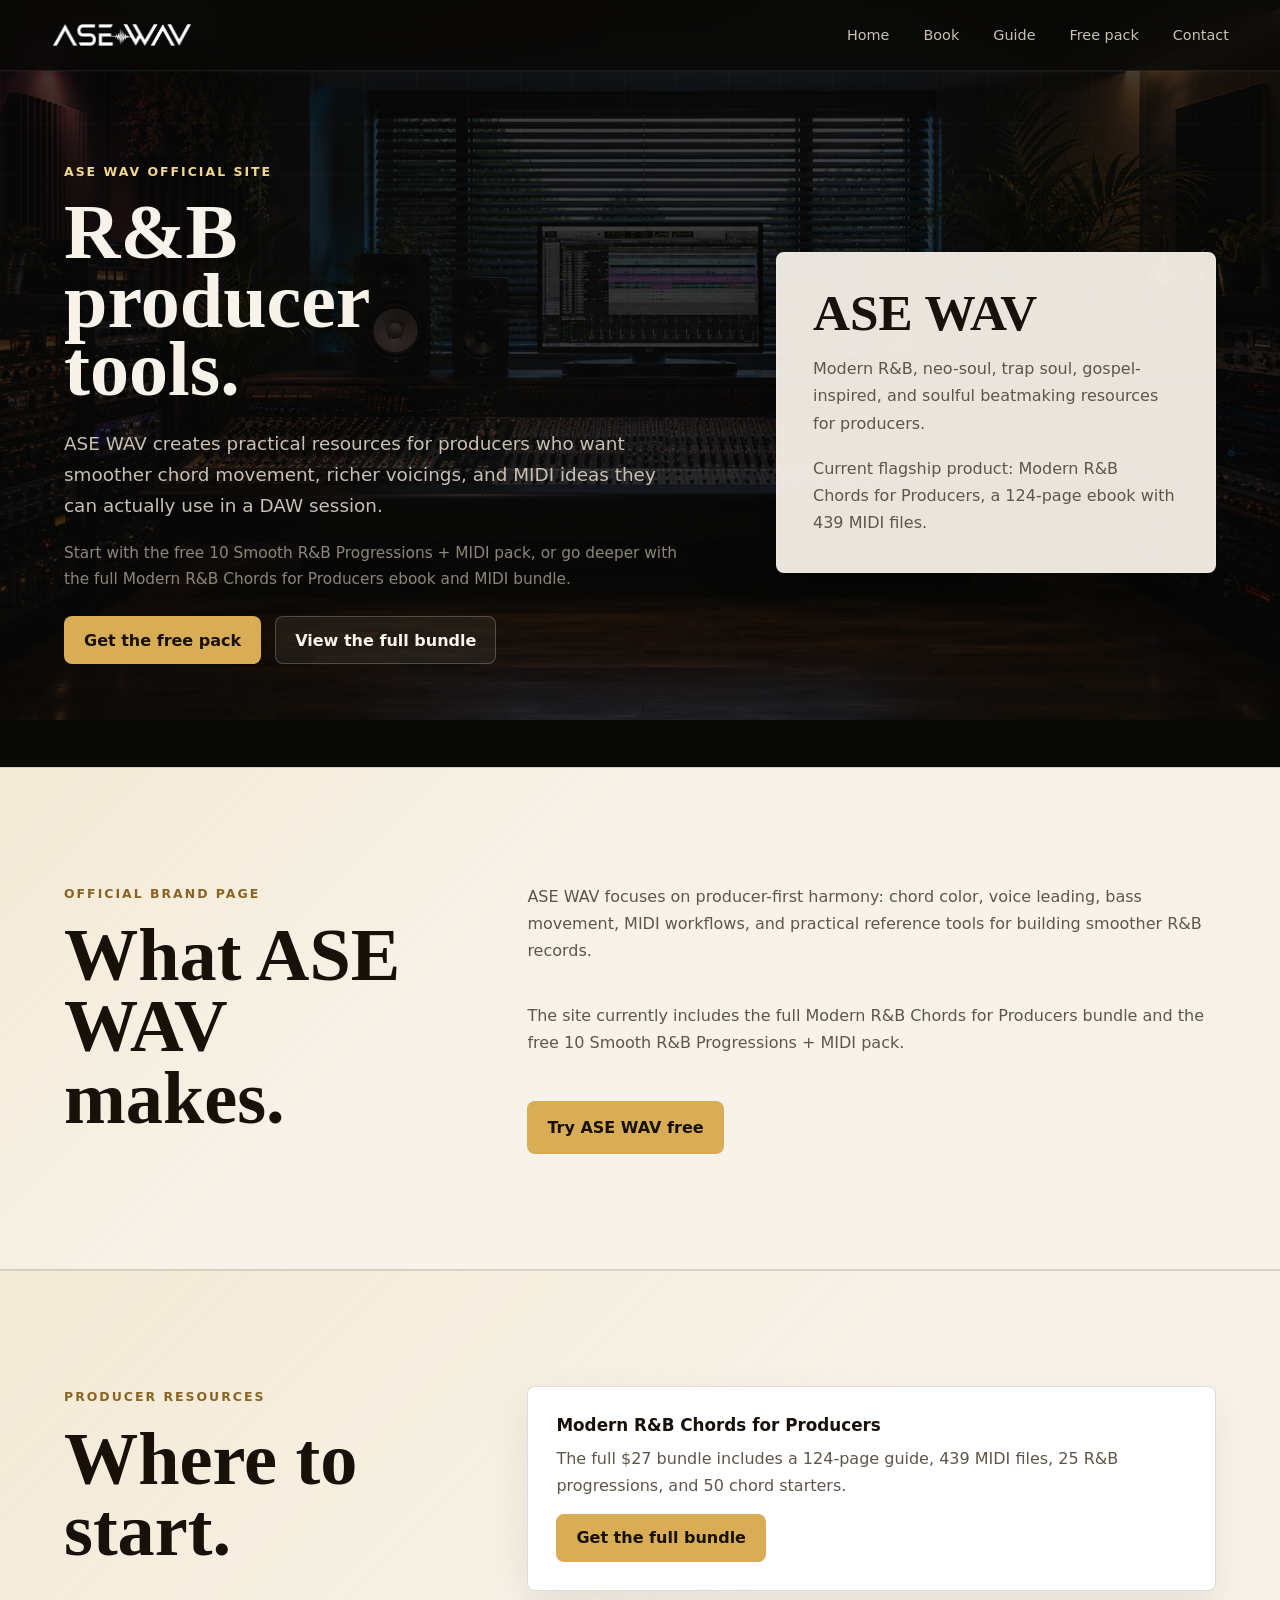
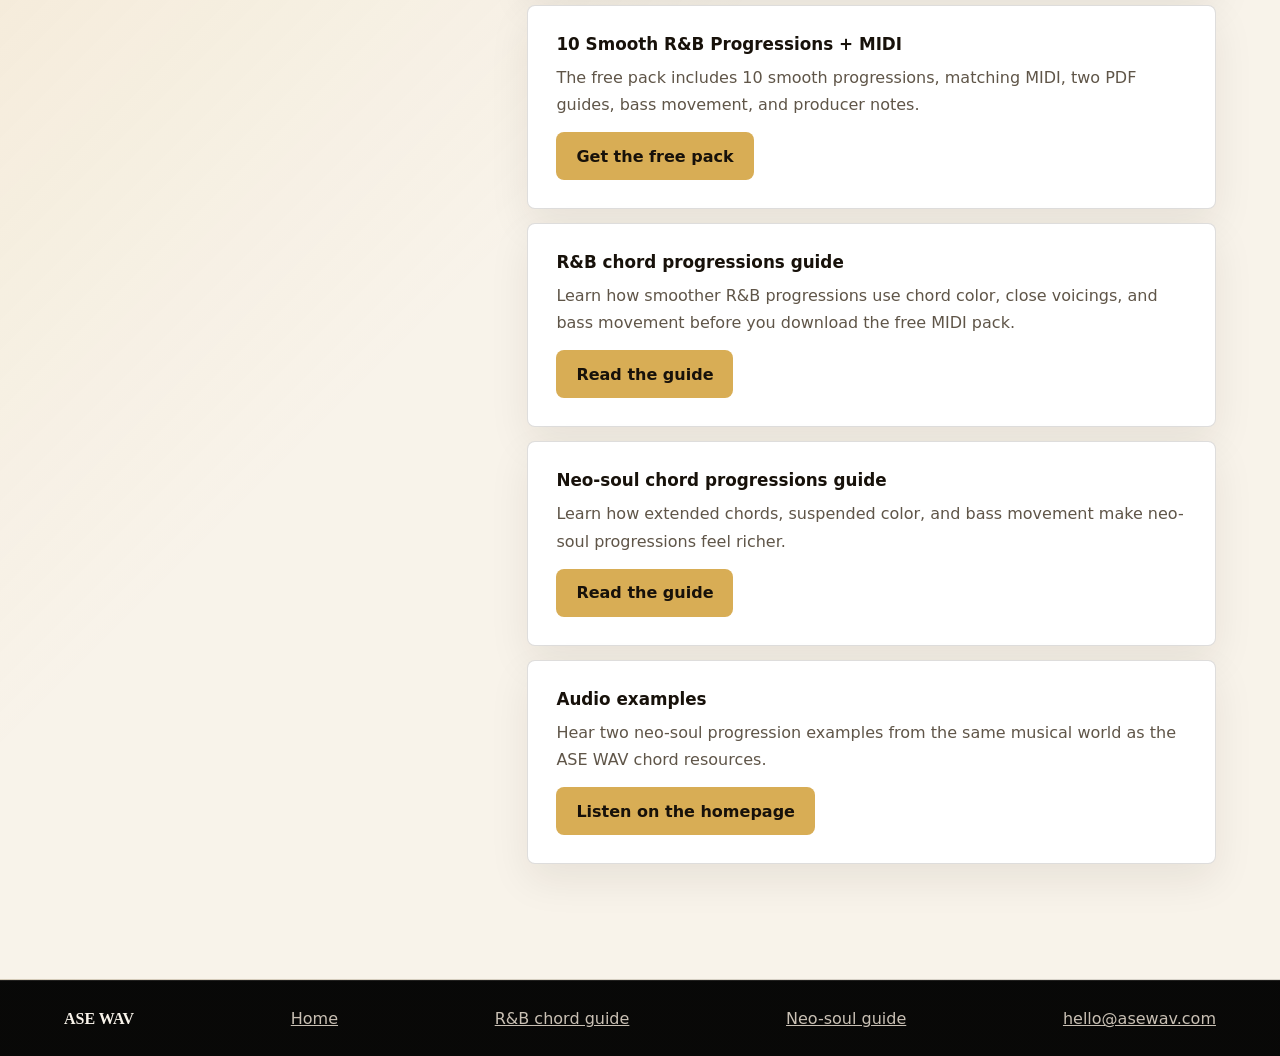
==== about/index.html @ b431a468 "Add neo-soul guide to resources" ====
<!doctype html>
<html lang="en">
  <head>
    <meta charset="utf-8">
    <meta name="viewport" content="width=device-width, initial-scale=1">
    <title>About ASE WAV | R&amp;B Producer Resources, MIDI Packs &amp; Chord Guides</title>
    <meta
      name="description"
      content="ASE WAV is the official home for Modern R&B Chords for Producers, the free 10 Smooth R&B Progressions + MIDI pack, and practical R&B harmony resources for producers."
    >
    <meta name="robots" content="index, follow">
    <link rel="canonical" href="https://asewav.com/about/">
    <meta property="og:title" content="About ASE WAV | R&B Producer Resources">
    <meta
      property="og:description"
      content="The official ASE WAV site for Modern R&B Chords for Producers, free MIDI resources, and practical R&B harmony tools for producers."
    >
    <meta property="og:type" content="website">
    <meta property="og:url" content="https://asewav.com/about/">
    <meta property="og:image" content="https://asewav.com/assets/book-cover.jpg">
    <meta property="og:image:width" content="768">
    <meta property="og:image:height" content="1200">
    <meta property="og:image:alt" content="Modern R&B Chords for Producers book cover from ASE WAV">
    <meta name="twitter:card" content="summary_large_image">
    <meta name="twitter:title" content="About ASE WAV | R&B Producer Resources">
    <meta
      name="twitter:description"
      content="The official ASE WAV site for Modern R&B Chords for Producers, free MIDI resources, and practical R&B harmony tools for producers."
    >
    <meta name="twitter:image" content="https://asewav.com/assets/book-cover.jpg">
    <link rel="stylesheet" href="../styles.css?v=20260810-1">
    <script type="application/ld+json">
      {
        "@context": "https://schema.org",
        "@graph": [
          {
            "@type": "Organization",
            "@id": "https://asewav.com/#organization",
            "name": "ASE WAV",
            "alternateName": [
              "AseWav",
              "Ase Wav"
            ],
            "url": "https://asewav.com/",
            "description": "ASE WAV creates practical R&B harmony resources, MIDI packs, and chord guides for producers.",
            "logo": "https://asewav.com/assets/asewav-logo.png",
            "email": "hello@asewav.com"
          },
          {
            "@type": "WebSite",
            "@id": "https://asewav.com/#website",
            "url": "https://asewav.com/",
            "name": "ASE WAV",
            "alternateName": "AseWav",
            "description": "The official ASE WAV website for R&B producer resources, MIDI packs, and chord guides.",
            "inLanguage": "en",
            "publisher": {
              "@id": "https://asewav.com/#organization"
            }
          },
          {
            "@type": "AboutPage",
            "@id": "https://asewav.com/about/#webpage",
            "url": "https://asewav.com/about/",
            "name": "About ASE WAV",
            "description": "ASE WAV is the official home for Modern R&B Chords for Producers, the free 10 Smooth R&B Progressions + MIDI pack, and practical R&B harmony resources for producers.",
            "dateModified": "2026-08-10",
            "isPartOf": {
              "@id": "https://asewav.com/#website"
            },
            "mainEntity": {
              "@id": "https://asewav.com/#organization"
            }
          },
          {
            "@type": "BreadcrumbList",
            "@id": "https://asewav.com/about/#breadcrumbs",
            "itemListElement": [
              {
                "@type": "ListItem",
                "position": 1,
                "name": "ASE WAV",
                "item": "https://asewav.com/"
              },
              {
                "@type": "ListItem",
                "position": 2,
                "name": "About",
                "item": "https://asewav.com/about/"
              }
            ]
          }
        ]
      }
    </script>
  </head>
  <body>
    <header class="site-header" aria-label="Site header">
      <a class="brand-mark" href="/" aria-label="ASE WAV home">
        <img src="../assets/asewav-logo.png" alt="ASE WAV">
      </a>
      <nav class="site-nav" aria-label="Main navigation">
        <a href="/">Home</a>
        <a href="/#book">Book</a>
        <a href="/rnb-chord-progressions/">Guide</a>
        <a href="/free/">Free pack</a>
        <a href="mailto:hello@asewav.com">Contact</a>
      </nav>
    </header>

    <main id="top">
      <section class="hero about-hero" aria-labelledby="about-title">
        <div class="hero-copy">
          <p class="eyebrow">ASE WAV official site</p>
          <h1 id="about-title">R&amp;B producer<br>tools.</h1>
          <p class="hero-lede">
            ASE WAV creates practical resources for producers who want smoother chord movement, richer voicings, and MIDI ideas they can actually use in a DAW session.
          </p>
          <p class="hero-note">
            Start with the free 10 Smooth R&amp;B Progressions + MIDI pack, or go deeper with the full Modern R&amp;B Chords for Producers ebook and MIDI bundle.
          </p>
          <div class="hero-actions" aria-label="Primary actions">
            <a class="button button-primary" href="/free/">Get the free pack</a>
            <a class="button button-secondary" href="/">View the full bundle</a>
          </div>
        </div>

        <div class="about-panel" aria-label="ASE WAV summary">
          <strong>ASE WAV</strong>
          <p>Modern R&amp;B, neo-soul, trap soul, gospel-inspired, and soulful beatmaking resources for producers.</p>
          <p>Current flagship product: Modern R&amp;B Chords for Producers, a 124-page ebook with 439 MIDI files.</p>
        </div>
      </section>

      <section class="section brand-section" aria-labelledby="official-title">
        <div>
          <p class="eyebrow">Official brand page</p>
          <h2 id="official-title">What ASE WAV makes.</h2>
        </div>
        <div class="brand-copy">
          <p>
            ASE WAV focuses on producer-first harmony: chord color, voice leading, bass movement, MIDI workflows, and practical reference tools for building smoother R&amp;B records.
          </p>
          <p>
            The site currently includes the full Modern R&amp;B Chords for Producers bundle and the free 10 Smooth R&amp;B Progressions + MIDI pack.
          </p>
          <a class="button button-primary" href="/free/">Try ASE WAV free</a>
        </div>
      </section>

      <section class="section resource-section" aria-labelledby="resources-title">
        <div>
          <p class="eyebrow">Producer resources</p>
          <h2 id="resources-title">Where to start.</h2>
        </div>
        <div class="resource-grid">
          <article class="resource-card">
            <h3>Modern R&amp;B Chords for Producers</h3>
            <p>The full $27 bundle includes a 124-page guide, 439 MIDI files, 25 R&amp;B progressions, and 50 chord starters.</p>
            <a class="button button-primary" href="https://shop.asewav.com/b/modern-rnb-chords-for-producers">Get the full bundle</a>
          </article>
          <article class="resource-card">
            <h3>10 Smooth R&amp;B Progressions + MIDI</h3>
            <p>The free pack includes 10 smooth progressions, matching MIDI, two PDF guides, bass movement, and producer notes.</p>
            <a class="button button-primary" href="/free/">Get the free pack</a>
          </article>
          <article class="resource-card">
            <h3>R&amp;B chord progressions guide</h3>
            <p>Learn how smoother R&amp;B progressions use chord color, close voicings, and bass movement before you download the free MIDI pack.</p>
            <a class="button button-primary" href="/rnb-chord-progressions/">Read the guide</a>
          </article>
          <article class="resource-card">
            <h3>Neo-soul chord progressions guide</h3>
            <p>Learn how extended chords, suspended color, and bass movement make neo-soul progressions feel richer.</p>
            <a class="button button-primary" href="/neo-soul-chord-progressions/">Read the guide</a>
          </article>
          <article class="resource-card">
            <h3>Audio examples</h3>
            <p>Hear two neo-soul progression examples from the same musical world as the ASE WAV chord resources.</p>
            <a class="button button-primary" href="/#listen">Listen on the homepage</a>
          </article>
        </div>
      </section>
    </main>

    <footer class="site-footer">
      <span>ASE WAV</span>
      <a href="/">Home</a>
      <a href="/rnb-chord-progressions/">R&amp;B chord guide</a>
      <a href="/neo-soul-chord-progressions/">Neo-soul guide</a>
      <a href="mailto:hello@asewav.com">hello@asewav.com</a>
    </footer>
  </body>
</html>
---- styles.css ----
:root {
  color-scheme: dark;
  --ink: #f8f3ea;
  --muted: #c9c0b4;
  --dim: #8e8579;
  --charcoal: #11110f;
  --black: #080807;
  --panel: #191815;
  --line: #363128;
  --gold: #d8ad55;
  --gold-soft: #f1d891;
  --clay: #a65d3c;
  --sage: #7d9477;
  --paper: #f8f3ea;
  --paper-soft: #efe4d2;
  --paper-ink: #17110a;
  --paper-muted: #5f5548;
  --paper-line: rgba(23, 17, 10, 0.14);
  --radius: 8px;
  --shadow: 0 24px 70px rgba(0, 0, 0, 0.36);
  font-family: Inter, ui-sans-serif, system-ui, -apple-system, BlinkMacSystemFont, "Segoe UI", sans-serif;
}

* {
  box-sizing: border-box;
}

html {
  scroll-behavior: smooth;
}

section[id] {
  scroll-margin-top: 70px;
}

body {
  margin: 0;
  background:
    linear-gradient(rgba(8, 8, 7, 0.76), rgba(8, 8, 7, 0.95)),
    url("assets/studio-bg.jpg") center top / 100% auto no-repeat,
    radial-gradient(circle at 20% 0%, rgba(216, 173, 85, 0.14), transparent 34rem),
    linear-gradient(180deg, #12110f 0%, #080807 44%, #11100e 100%);
  color: var(--ink);
}

a {
  color: inherit;
}

.site-header {
  align-items: center;
  backdrop-filter: blur(18px);
  background: rgba(8, 8, 7, 0.78);
  border-bottom: 1px solid rgba(248, 243, 234, 0.08);
  display: flex;
  justify-content: space-between;
  left: 0;
  padding: 18px clamp(18px, 4vw, 52px);
  position: sticky;
  top: 0;
  z-index: 10;
}

.brand-mark {
  align-items: center;
  display: flex;
  min-width: 142px;
  text-decoration: none;
}

.brand-mark img {
  display: block;
  height: 34px;
  object-fit: contain;
  object-position: left center;
  width: 142px;
}

.site-nav {
  display: flex;
  gap: clamp(14px, 3vw, 34px);
  font-size: 0.9rem;
}

.site-nav a {
  color: var(--muted);
  text-decoration: none;
}

.site-nav a:hover {
  color: var(--ink);
}

.site-nav .nav-current {
  color: var(--ink);
}

.hero {
  align-items: center;
  display: grid;
  gap: clamp(36px, 8vw, 96px);
  grid-template-columns: minmax(0, 1.05fr) minmax(290px, 0.75fr);
  min-height: calc(100vh - 69px);
  padding: clamp(48px, 7vw, 90px) clamp(18px, 5vw, 72px) 36px;
  position: relative;
}

.hero::after {
  background-image:
    linear-gradient(rgba(248, 243, 234, 0.08) 1px, transparent 1px),
    linear-gradient(90deg, rgba(248, 243, 234, 0.06) 1px, transparent 1px);
  background-size: 52px 52px;
  content: "";
  inset: 0;
  mask-image: linear-gradient(180deg, rgba(0, 0, 0, 0.7), transparent 78%);
  opacity: 0.45;
  pointer-events: none;
  position: absolute;
}

.hero-copy,
.book-visual,
.section {
  min-width: 0;
  position: relative;
  z-index: 1;
}

.eyebrow {
  color: var(--gold-soft);
  font-size: 0.78rem;
  font-weight: 800;
  letter-spacing: 0.16em;
  margin: 0 0 16px;
  text-transform: uppercase;
}

h1,
h2,
h3,
p {
  margin-top: 0;
}

h1 {
  font-family: Georgia, "Times New Roman", serif;
  font-size: clamp(3.2rem, 6.1vw, 5.65rem);
  font-weight: 800;
  letter-spacing: 0;
  line-height: 0.88;
  margin-bottom: 24px;
  max-width: 12ch;
}

h1 span {
  color: var(--gold-soft);
  font-style: italic;
  font-weight: 500;
}

h2 {
  font-family: Georgia, "Times New Roman", serif;
  font-size: clamp(2.2rem, 5.8vw, 5.7rem);
  line-height: 0.96;
  margin-bottom: 20px;
  max-width: 11ch;
}

h3 {
  font-size: 1.05rem;
  margin-bottom: 10px;
}

p {
  color: var(--muted);
  font-size: 1rem;
  line-height: 1.7;
}

.hero-lede {
  font-size: clamp(1.02rem, 1.6vw, 1.15rem);
  max-width: 620px;
}

.hero-note {
  color: var(--dim);
  font-size: 0.96rem;
  margin-bottom: 0;
  max-width: 620px;
}

.hero-actions {
  display: flex;
  flex-wrap: wrap;
  gap: 14px;
  margin-top: 24px;
}

.button {
  align-items: center;
  border: 1px solid transparent;
  border-radius: var(--radius);
  cursor: pointer;
  display: inline-flex;
  font-weight: 800;
  justify-content: center;
  min-height: 48px;
  padding: 13px 19px;
  text-decoration: none;
  transition: transform 160ms ease, border-color 160ms ease, background 160ms ease;
}

.button:hover {
  transform: translateY(-2px);
}

.button-primary {
  background: var(--gold);
  color: #17110a;
}

.button-secondary {
  background: rgba(248, 243, 234, 0.06);
  border-color: rgba(248, 243, 234, 0.22);
  color: var(--ink);
}

.book-visual {
  min-height: 460px;
}

.hero-product-image {
  border-radius: var(--radius);
  filter: drop-shadow(0 34px 38px rgba(0, 0, 0, 0.52));
  display: block;
  margin-inline: auto;
  max-height: min(70vh, 680px);
  max-width: min(680px, 100%);
  object-fit: contain;
  width: auto;
}

.book-card {
  background: rgba(248, 243, 234, 0.94);
  border-radius: var(--radius);
  box-shadow: 0 18px 46px rgba(0, 0, 0, 0.28);
  color: #17110a;
  display: grid;
  gap: 7px;
  max-width: 235px;
  padding: 18px;
  position: absolute;
  right: 4%;
  top: 70%;
}

.book-card span {
  color: #584d3f;
}

.section {
  padding: clamp(62px, 9vw, 118px) clamp(18px, 5vw, 72px);
}

.split-section,
.product-preview,
.sample-section,
.updates-section {
  display: grid;
  gap: clamp(28px, 5vw, 64px);
  grid-template-columns: minmax(0, 0.82fr) minmax(300px, 1fr);
}

.product-preview {
  align-items: center;
  background:
    linear-gradient(135deg, rgba(216, 173, 85, 0.12), transparent 34%),
    var(--paper);
  border-block: 1px solid var(--paper-line);
  color: var(--paper-ink);
  grid-template-columns: minmax(260px, 0.52fr) minmax(600px, 1.48fr);
}

.split-section {
  background:
    linear-gradient(180deg, rgba(255, 250, 241, 0.78), rgba(248, 243, 234, 0.95)),
    var(--paper);
  border-block: 1px solid var(--paper-line);
  color: var(--paper-ink);
}

.product-preview .eyebrow,
.split-section .eyebrow,
.sample-section .eyebrow,
.buy-section .eyebrow {
  color: #8a6424;
}

.product-preview p,
.split-section p,
.sample-section p,
.buy-section p,
.product-preview .sample-page-grid figcaption {
  color: var(--paper-muted);
}

.split-section .feature-grid article h3 {
  color: var(--paper-ink);
}

.preview-intro {
  align-self: start;
  position: sticky;
  top: 112px;
}

.sample-page-grid {
  display: grid;
  gap: clamp(12px, 1.8vw, 24px);
  grid-template-columns: repeat(2, minmax(0, 1fr));
}

.sample-page-grid figure {
  margin: 0;
  min-width: 0;
}

.sample-page-grid img {
  aspect-ratio: 16 / 25;
  background: #ffffff;
  border: 1px solid var(--paper-line);
  border-radius: var(--radius);
  box-shadow: 0 18px 42px rgba(38, 27, 15, 0.14);
  display: block;
  object-fit: cover;
  width: 100%;
}

.sample-page-grid figcaption {
  color: var(--muted);
  font-size: 0.78rem;
  font-weight: 700;
  margin-top: 9px;
}

.listen-section {
  background: #0c0c0b;
  border-bottom: 1px solid rgba(248, 243, 234, 0.1);
}

.listen-heading {
  align-items: end;
  display: grid;
  gap: clamp(24px, 6vw, 80px);
  grid-template-columns: minmax(0, 1fr) minmax(280px, 0.7fr);
  margin-bottom: clamp(34px, 6vw, 64px);
}

.listen-heading h2 {
  margin-bottom: 0;
  max-width: 10ch;
}

.listen-heading > p {
  margin-bottom: 4px;
  max-width: 560px;
}

.player-list {
  border-top: 1px solid rgba(248, 243, 234, 0.16);
}

.audio-player {
  align-items: center;
  border-bottom: 1px solid rgba(248, 243, 234, 0.16);
  display: grid;
  gap: clamp(18px, 4vw, 42px);
  grid-template-columns: 54px minmax(0, 1fr);
  padding: clamp(24px, 4vw, 38px) 0;
}

.track-number {
  color: var(--gold);
  font-family: Georgia, "Times New Roman", serif;
  font-size: 1.4rem;
  font-weight: 800;
  text-align: center;
}

.track-main {
  min-width: 0;
}

.track-copy {
  align-items: end;
  display: flex;
  gap: 20px;
  justify-content: space-between;
}

.track-copy h3 {
  font-family: Georgia, "Times New Roman", serif;
  font-size: clamp(1.35rem, 3vw, 2.15rem);
  margin-bottom: 0;
}

.track-label {
  color: var(--dim);
  font-size: 0.7rem;
  font-weight: 800;
  letter-spacing: 0.14em;
  margin-bottom: 5px;
  text-transform: uppercase;
}

.track-duration,
.time-readout {
  color: var(--muted);
  font-variant-numeric: tabular-nums;
}

.waveform {
  align-items: center;
  display: grid;
  gap: 4px;
  grid-template-columns: repeat(32, minmax(2px, 1fr));
  height: 54px;
  margin: 20px 0 16px;
  overflow: hidden;
}

.waveform span {
  background: rgba(248, 243, 234, 0.22);
  border-radius: 1px;
  height: var(--bar-height);
  min-height: 5px;
  transition: background 180ms ease;
}

.audio-player.is-playing .waveform span {
  animation: pulse-wave 1.25s ease-in-out infinite alternate;
  background: var(--gold);
}

.audio-player.is-playing .waveform span:nth-child(3n) {
  animation-delay: -0.45s;
}

.audio-player.is-playing .waveform span:nth-child(4n) {
  animation-delay: -0.8s;
}

.player-controls {
  align-items: center;
  display: grid;
  gap: 14px;
  grid-template-columns: 44px 42px minmax(0, 1fr);
}

.play-button {
  background: var(--gold);
  border: 0;
  border-radius: 50%;
  cursor: pointer;
  display: grid;
  height: 44px;
  place-items: center;
  transition: background 160ms ease, transform 160ms ease;
  width: 44px;
}

.play-button:hover {
  background: var(--gold-soft);
  transform: scale(1.04);
}

.play-button:focus-visible {
  outline: 3px solid rgba(241, 216, 145, 0.45);
  outline-offset: 3px;
}

.play-icon {
  border-bottom: 7px solid transparent;
  border-left: 11px solid #17110a;
  border-top: 7px solid transparent;
  display: block;
  margin-left: 3px;
}

.is-playing .play-icon {
  border: 0;
  border-left: 4px solid #17110a;
  border-right: 4px solid #17110a;
  height: 14px;
  margin-left: 0;
  width: 13px;
}

.time-readout {
  font-size: 0.83rem;
}

.seek-control {
  --progress: 0%;
  appearance: none;
  background: linear-gradient(
    90deg,
    var(--gold) 0 var(--progress),
    rgba(248, 243, 234, 0.18) var(--progress) 100%
  );
  border-radius: 2px;
  cursor: pointer;
  height: 4px;
  margin: 0;
  width: 100%;
}

.seek-control::-webkit-slider-thumb {
  appearance: none;
  background: var(--ink);
  border: 0;
  border-radius: 50%;
  height: 14px;
  width: 14px;
}

.seek-control::-moz-range-thumb {
  background: var(--ink);
  border: 0;
  border-radius: 50%;
  height: 14px;
  width: 14px;
}

@keyframes pulse-wave {
  from {
    opacity: 0.45;
    transform: scaleY(0.72);
  }
  to {
    opacity: 1;
    transform: scaleY(1);
  }
}

.feature-grid {
  display: grid;
  gap: 14px;
  grid-template-columns: repeat(2, minmax(0, 1fr));
}

.feature-grid article {
  background: #ffffff;
  border: 1px solid var(--paper-line);
  border-radius: var(--radius);
  box-shadow: 0 16px 40px rgba(38, 27, 15, 0.08);
  padding: 22px;
}

.feature-grid p {
  font-size: 0.95rem;
  margin-bottom: 0;
}

.section-lede {
  max-width: 520px;
}

.proof-strip {
  background: #ece3d2;
  color: #15110d;
  display: grid;
  gap: 1px;
  grid-template-columns: repeat(4, 1fr);
  padding-block: 0;
}

.proof-strip div {
  background: #f8f3ea;
  display: grid;
  min-height: 170px;
  place-content: center;
  text-align: center;
}

.proof-strip strong {
  font-family: Georgia, "Times New Roman", serif;
  font-size: clamp(2.1rem, 5vw, 4.5rem);
  line-height: 1;
}

.proof-strip span {
  color: #5a5045;
  font-weight: 700;
}

.sample-section {
  background:
    linear-gradient(90deg, rgba(216, 173, 85, 0.18), transparent 58%),
    var(--paper-soft);
  color: var(--paper-ink);
}

.sample-copy p,
.updates-section p,
.buy-section p {
  max-width: 680px;
}

.signup-form {
  align-self: start;
  background: rgba(255, 255, 255, 0.86);
  border: 1px solid var(--paper-line);
  border-radius: var(--radius);
  box-shadow: 0 18px 44px rgba(38, 27, 15, 0.12);
  display: grid;
  gap: 16px;
  padding: clamp(20px, 4vw, 32px);
}

.signup-form label {
  display: grid;
  gap: 7px;
}

.signup-form span {
  color: var(--paper-ink);
  font-size: 0.86rem;
  font-weight: 800;
}

.signup-form input {
  background: #ffffff;
  border: 1px solid rgba(23, 17, 10, 0.28);
  border-radius: 6px;
  color: var(--paper-ink);
  font: inherit;
  min-height: 48px;
  padding: 12px 13px;
  width: 100%;
}

.signup-form input:focus {
  border-color: var(--gold);
  outline: 2px solid rgba(216, 173, 85, 0.2);
}

.signup-form button {
  width: 100%;
}

.form-note {
  color: var(--paper-muted);
  font-size: 0.82rem;
  line-height: 1.5;
  margin-bottom: 0;
}

.buy-section {
  align-items: center;
  background: #fffaf1;
  border-block: 1px solid var(--paper-line);
  color: var(--paper-ink);
  display: flex;
  gap: 26px;
  justify-content: space-between;
}

.buy-section h2 {
  max-width: 12ch;
}

.purchase-action {
  align-items: flex-end;
  display: grid;
  flex: 0 0 auto;
  justify-items: end;
}

.purchase-action span {
  color: var(--paper-muted);
  font-size: 0.78rem;
  font-weight: 800;
  letter-spacing: 0.12em;
  text-transform: uppercase;
}

.purchase-action strong {
  color: #8a6424;
  font-family: Georgia, "Times New Roman", serif;
  font-size: clamp(2.6rem, 5vw, 4.8rem);
  line-height: 1;
  margin: 7px 0 18px;
}

.brand-section,
.faq-section,
.resource-section {
  display: grid;
  gap: clamp(28px, 5vw, 64px);
  grid-template-columns: minmax(260px, 0.58fr) minmax(0, 1fr);
}

.brand-section,
.resource-section {
  background:
    linear-gradient(135deg, rgba(216, 173, 85, 0.14), transparent 42%),
    var(--paper);
  border-block: 1px solid var(--paper-line);
  color: var(--paper-ink);
}

.brand-section .eyebrow,
.faq-section .eyebrow,
.resource-section .eyebrow {
  color: #8a6424;
}

.brand-section h2,
.faq-section h2,
.resource-section h2 {
  max-width: 13ch;
}

.brand-copy {
  display: grid;
  gap: 16px;
}

.brand-copy p,
.faq-item p,
.resource-card p {
  color: var(--paper-muted);
}

.brand-copy .button {
  justify-self: start;
  margin-top: 8px;
}

.faq-section {
  background: #fffaf1;
  border-bottom: 1px solid var(--paper-line);
  color: var(--paper-ink);
}

.faq-list,
.resource-grid {
  display: grid;
  gap: 14px;
}

.faq-item,
.resource-card {
  background: #ffffff;
  border: 1px solid var(--paper-line);
  border-radius: var(--radius);
  box-shadow: 0 16px 40px rgba(38, 27, 15, 0.08);
  padding: clamp(20px, 3vw, 28px);
}

.faq-item h3,
.resource-card h3 {
  color: var(--paper-ink);
}

.faq-item p,
.resource-card p {
  margin-bottom: 0;
}

.resource-card .button {
  margin-top: 14px;
}

.about-hero {
  min-height: auto;
  padding-bottom: clamp(72px, 8vw, 108px);
}

.about-hero h1 {
  max-width: 11ch;
}

.about-panel {
  align-self: center;
  background: rgba(248, 243, 234, 0.94);
  border: 1px solid rgba(248, 243, 234, 0.26);
  border-radius: var(--radius);
  box-shadow: var(--shadow);
  color: var(--paper-ink);
  display: grid;
  gap: 18px;
  padding: clamp(24px, 4vw, 36px);
  width: 100%;
}

.about-panel p {
  color: var(--paper-muted);
  margin-bottom: 0;
}

.about-panel strong {
  color: var(--paper-ink);
  font-family: Georgia, "Times New Roman", serif;
  font-size: clamp(2.2rem, 4vw, 3.6rem);
  line-height: 0.95;
}

.guide-hero {
  min-height: auto;
  padding-bottom: clamp(72px, 8vw, 108px);
}

.guide-hero h1 {
  max-width: 12ch;
}

.guide-summary,
.guide-cta-panel {
  align-self: center;
  background: rgba(248, 243, 234, 0.94);
  border: 1px solid rgba(248, 243, 234, 0.26);
  border-radius: var(--radius);
  box-shadow: var(--shadow);
  color: var(--paper-ink);
  display: grid;
  gap: 18px;
  padding: clamp(24px, 4vw, 36px);
  width: 100%;
}

.guide-summary h2 {
  color: var(--paper-ink);
  font-size: clamp(2rem, 4vw, 3.4rem);
  margin-bottom: 0;
  max-width: 10ch;
}

.guide-summary ul {
  color: var(--paper-muted);
  display: grid;
  gap: 10px;
  line-height: 1.6;
  margin: 0;
  padding-left: 20px;
}

.guide-section,
.before-after-section {
  background:
    linear-gradient(135deg, rgba(216, 173, 85, 0.12), transparent 42%),
    var(--paper);
  border-block: 1px solid var(--paper-line);
  color: var(--paper-ink);
  display: grid;
  gap: clamp(28px, 5vw, 64px);
  grid-template-columns: minmax(260px, 0.58fr) minmax(0, 1fr);
}

.guide-section-alt {
  background: #fffaf1;
}

.guide-section .eyebrow,
.before-after-section .eyebrow,
.guide-cta .eyebrow {
  color: #8a6424;
}

.guide-section h2,
.before-after-section h2 {
  max-width: 13ch;
}

.guide-main {
  display: grid;
  gap: 18px;
}

.guide-main > p,
.guide-section p,
.before-after-section p,
.guide-cta-panel p {
  color: var(--paper-muted);
}

.lesson-grid,
.progression-grid {
  display: grid;
  gap: 14px;
  margin-top: 14px;
}

.lesson-grid {
  grid-template-columns: repeat(3, minmax(0, 1fr));
}

.lesson-grid article,
.progression-card,
.guide-cta-panel {
  background: #ffffff;
  border: 1px solid var(--paper-line);
  border-radius: var(--radius);
  box-shadow: 0 16px 40px rgba(38, 27, 15, 0.08);
  padding: clamp(20px, 3vw, 28px);
}

.lesson-grid h3,
.progression-card h3 {
  color: var(--paper-ink);
}

.lesson-grid p,
.progression-card p {
  margin-bottom: 0;
}

.progression-grid {
  grid-template-columns: repeat(2, minmax(0, 1fr));
}

.progression-card span {
  color: #8a6424;
  display: block;
  font-size: 0.72rem;
  font-weight: 900;
  letter-spacing: 0.12em;
  margin-bottom: 12px;
  text-transform: uppercase;
}

.progression-card h3 {
  font-family: Georgia, "Times New Roman", serif;
  font-size: clamp(1.35rem, 2.4vw, 2rem);
  line-height: 1.15;
  overflow-wrap: anywhere;
}

.contrast-grid {
  display: grid;
  gap: 14px;
  grid-template-columns: repeat(2, minmax(0, 1fr));
}

.contrast-card {
  background: #ffffff;
  border: 1px solid var(--paper-line);
  border-radius: var(--radius);
  box-shadow: 0 16px 40px rgba(38, 27, 15, 0.08);
  padding: clamp(20px, 3vw, 28px);
}

.contrast-label {
  color: #8a6424;
  font-size: 0.72rem;
  font-weight: 900;
  letter-spacing: 0.12em;
  margin-bottom: 14px;
  text-transform: uppercase;
}

.contrast-card h3 {
  color: var(--paper-ink);
  font-family: Georgia, "Times New Roman", serif;
  font-size: clamp(1.45rem, 2.6vw, 2.15rem);
  line-height: 1.12;
  overflow-wrap: anywhere;
}

.contrast-card p:last-child {
  color: var(--paper-muted);
  margin-bottom: 0;
}

.before-after-section .contrast-grid {
  margin-bottom: 0;
}

.guide-listen {
  border-block: 1px solid rgba(248, 243, 234, 0.1);
}

.guide-steps {
  list-style: none;
  margin: 0;
  padding: 0;
}

.guide-steps li {
  border-top: 1px solid var(--paper-line);
  display: grid;
  gap: 22px;
  grid-template-columns: 46px minmax(0, 1fr);
  padding: 26px 0;
}

.guide-steps li:last-child {
  border-bottom: 1px solid var(--paper-line);
}

.guide-steps span {
  color: #8a6424;
  font-family: Georgia, "Times New Roman", serif;
}

.guide-steps h3 {
  color: var(--paper-ink);
  margin-bottom: 8px;
}

.guide-steps p {
  margin-bottom: 0;
}

.guide-cta {
  align-items: center;
}

.guide-cta-panel {
  align-self: start;
  box-shadow: 0 18px 44px rgba(38, 27, 15, 0.12);
}

.guide-cta-panel strong {
  color: var(--paper-ink);
  font-family: Georgia, "Times New Roman", serif;
  font-size: clamp(1.6rem, 3vw, 2.4rem);
  line-height: 1.1;
}

.guide-cta-panel .button {
  justify-self: start;
}

.updates-section {
  background:
    linear-gradient(180deg, rgba(8, 8, 7, 0.88), rgba(8, 8, 7, 0.96)),
    url("assets/studio-bg.jpg") center 58% / cover no-repeat;
  border-top: 1px solid rgba(248, 243, 234, 0.1);
}

.compact-form {
  background: rgba(8, 8, 7, 0.56);
  border-color: rgba(248, 243, 234, 0.18);
  box-shadow: none;
}

.compact-form span {
  color: var(--ink);
}

.compact-form input {
  background: #151514;
  border-color: rgba(248, 243, 234, 0.38);
  color: var(--ink);
}

.site-footer {
  align-items: center;
  border-top: 1px solid rgba(248, 243, 234, 0.1);
  color: var(--muted);
  display: flex;
  flex-wrap: wrap;
  gap: 16px;
  justify-content: space-between;
  padding: 28px clamp(18px, 5vw, 72px);
}

.site-footer span {
  color: var(--ink);
  font-family: Georgia, "Times New Roman", serif;
  font-weight: 800;
}

@media (max-width: 900px) {
  .hero,
  .split-section,
  .product-preview,
  .listen-heading,
  .sample-section,
  .brand-section,
  .faq-section,
  .guide-section,
  .before-after-section,
  .resource-section,
  .updates-section {
    grid-template-columns: 1fr;
  }

  .preview-intro {
    position: static;
  }

  .hero {
    min-height: auto;
  }

  .book-visual {
    min-height: 480px;
  }

  .book-card {
    right: clamp(0px, 8vw, 60px);
  }

  .buy-section {
    align-items: flex-start;
    flex-direction: column;
  }

  .purchase-action {
    align-items: start;
    justify-items: start;
    width: 100%;
  }
}

@media (max-width: 640px) {
  .site-header {
    align-items: flex-start;
    flex-direction: column;
    gap: 18px;
    position: static;
  }

  .site-nav {
    flex-wrap: wrap;
    justify-content: flex-start;
    width: 100%;
  }

  h1 {
    font-size: clamp(3.1rem, 16vw, 5.6rem);
  }

  .about-hero h1 {
    font-size: clamp(2.15rem, 9.5vw, 2.7rem);
    max-width: 100%;
  }

  .guide-hero h1 {
    font-size: clamp(2.65rem, 12vw, 4.2rem);
    max-width: 100%;
  }

  .about-hero,
  .about-hero .hero-copy,
  .about-panel {
    max-width: 100%;
    overflow-x: hidden;
  }

  .about-hero p,
  .about-panel p,
  .guide-summary,
  .guide-cta-panel {
    overflow-wrap: anywhere;
  }

  .hero-actions,
  .hero-actions .button,
  .buy-section .button,
  .purchase-action .button,
  .brand-copy .button,
  .resource-card .button {
    width: 100%;
  }

  .guide-cta-panel .button {
    width: 100%;
  }

  .book-visual {
    min-height: auto;
  }

  .hero-product-image {
    max-height: none;
    min-height: 280px;
    object-fit: cover;
    object-position: 50% center;
    width: 100%;
  }

  .book-card {
    margin-top: 16px;
    max-width: none;
    position: static;
  }

  .feature-grid,
  .lesson-grid,
  .progression-grid,
  .contrast-grid,
  .proof-strip {
    grid-template-columns: 1fr;
  }

  .sample-page-grid {
    display: flex;
    gap: 14px;
    margin-inline: -18px;
    overflow-x: auto;
    padding: 4px 18px 20px;
    scroll-snap-type: x mandatory;
  }

  .sample-page-grid figure {
    flex: 0 0 min(76vw, 330px);
    scroll-snap-align: start;
  }

  .proof-strip div {
    min-height: 124px;
  }

  .site-footer {
    align-items: flex-start;
    flex-direction: column;
    gap: 10px;
  }

  .audio-player {
    gap: 12px;
    grid-template-columns: 36px minmax(0, 1fr);
  }

  .waveform {
    gap: 2px;
    height: 44px;
  }

  .track-copy h3 {
    font-size: 1.1rem;
  }
}

@media (prefers-reduced-motion: reduce) {
  html {
    scroll-behavior: auto;
  }

  .audio-player.is-playing .waveform span {
    animation: none;
  }
}
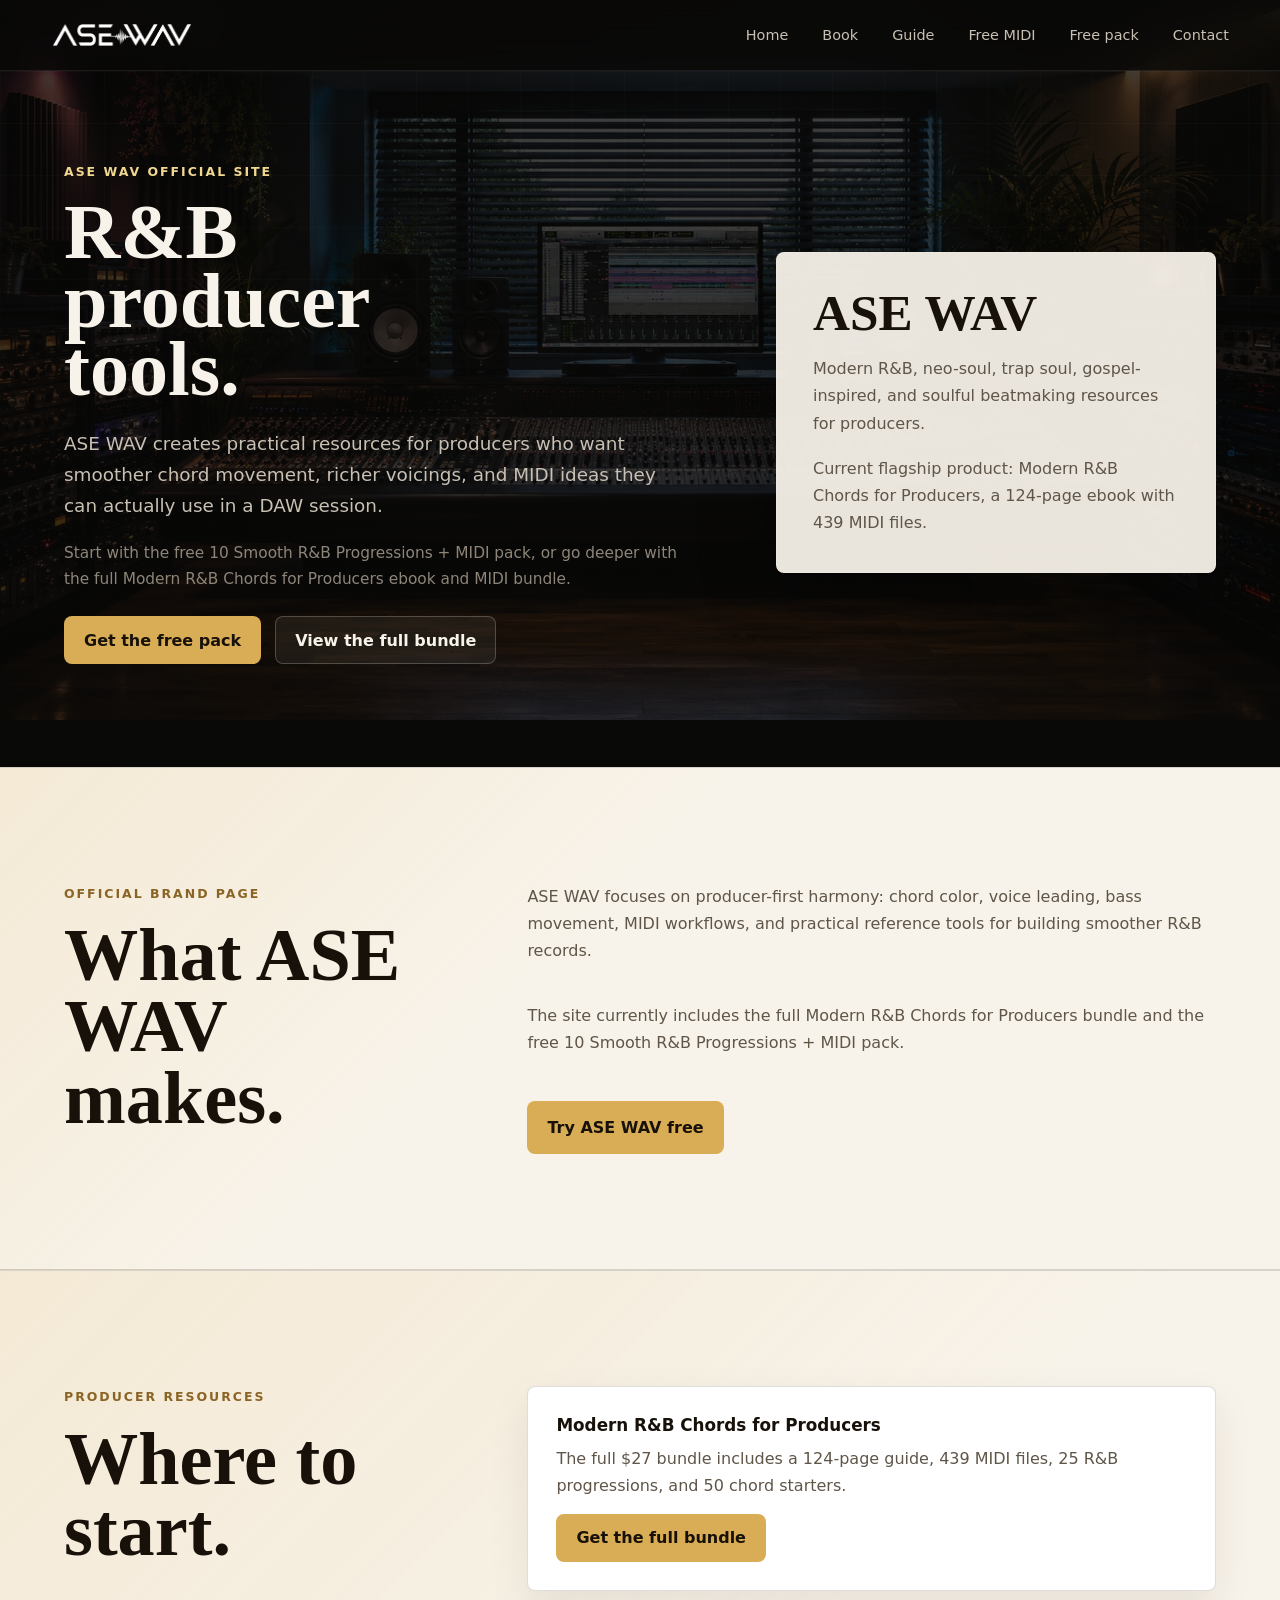
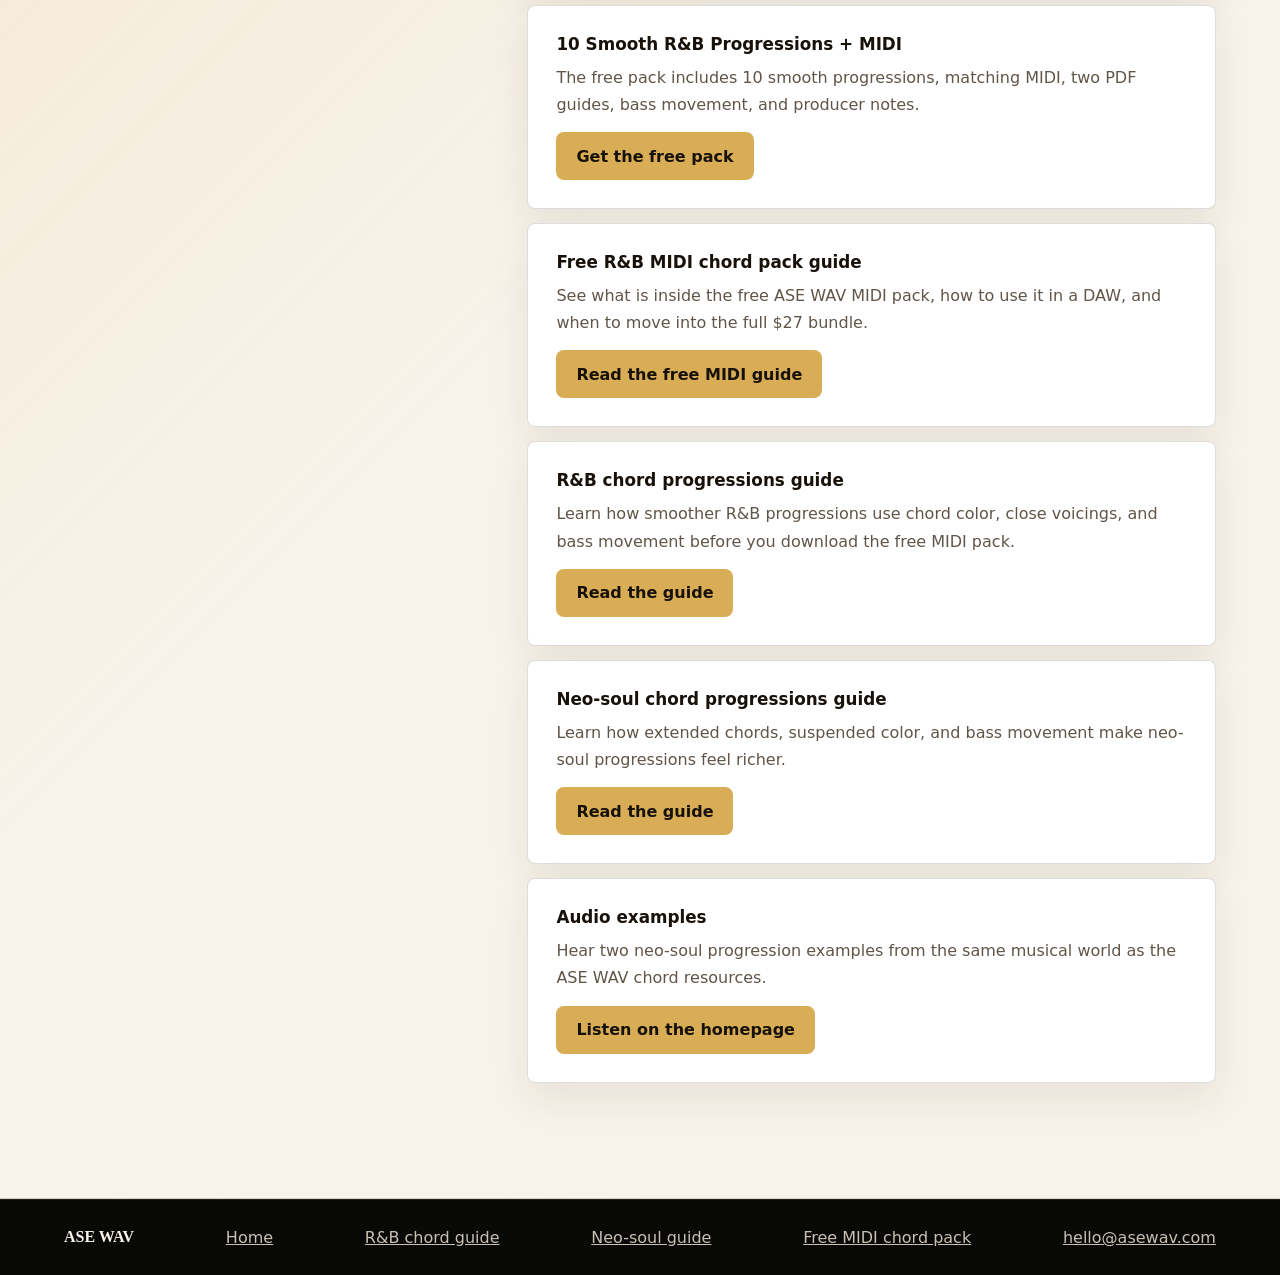
==== commit b62eebc1: "Add free MIDI guide to resources" ====
--- a/about/index.html
+++ b/about/index.html
@@ -103,6 +103,7 @@
         <a href="/">Home</a>
         <a href="/#book">Book</a>
         <a href="/rnb-chord-progressions/">Guide</a>
+        <a href="/free-rnb-midi-chord-pack/">Free MIDI</a>
         <a href="/free/">Free pack</a>
         <a href="mailto:hello@asewav.com">Contact</a>
       </nav>
@@ -165,6 +166,11 @@
             <a class="button button-primary" href="/free/">Get the free pack</a>
           </article>
           <article class="resource-card">
+            <h3>Free R&amp;B MIDI chord pack guide</h3>
+            <p>See what is inside the free ASE WAV MIDI pack, how to use it in a DAW, and when to move into the full $27 bundle.</p>
+            <a class="button button-primary" href="/free-rnb-midi-chord-pack/">Read the free MIDI guide</a>
+          </article>
+          <article class="resource-card">
             <h3>R&amp;B chord progressions guide</h3>
             <p>Learn how smoother R&amp;B progressions use chord color, close voicings, and bass movement before you download the free MIDI pack.</p>
             <a class="button button-primary" href="/rnb-chord-progressions/">Read the guide</a>
@@ -188,6 +194,7 @@
       <a href="/">Home</a>
       <a href="/rnb-chord-progressions/">R&amp;B chord guide</a>
       <a href="/neo-soul-chord-progressions/">Neo-soul guide</a>
+      <a href="/free-rnb-midi-chord-pack/">Free MIDI chord pack</a>
       <a href="mailto:hello@asewav.com">hello@asewav.com</a>
     </footer>
   </body>
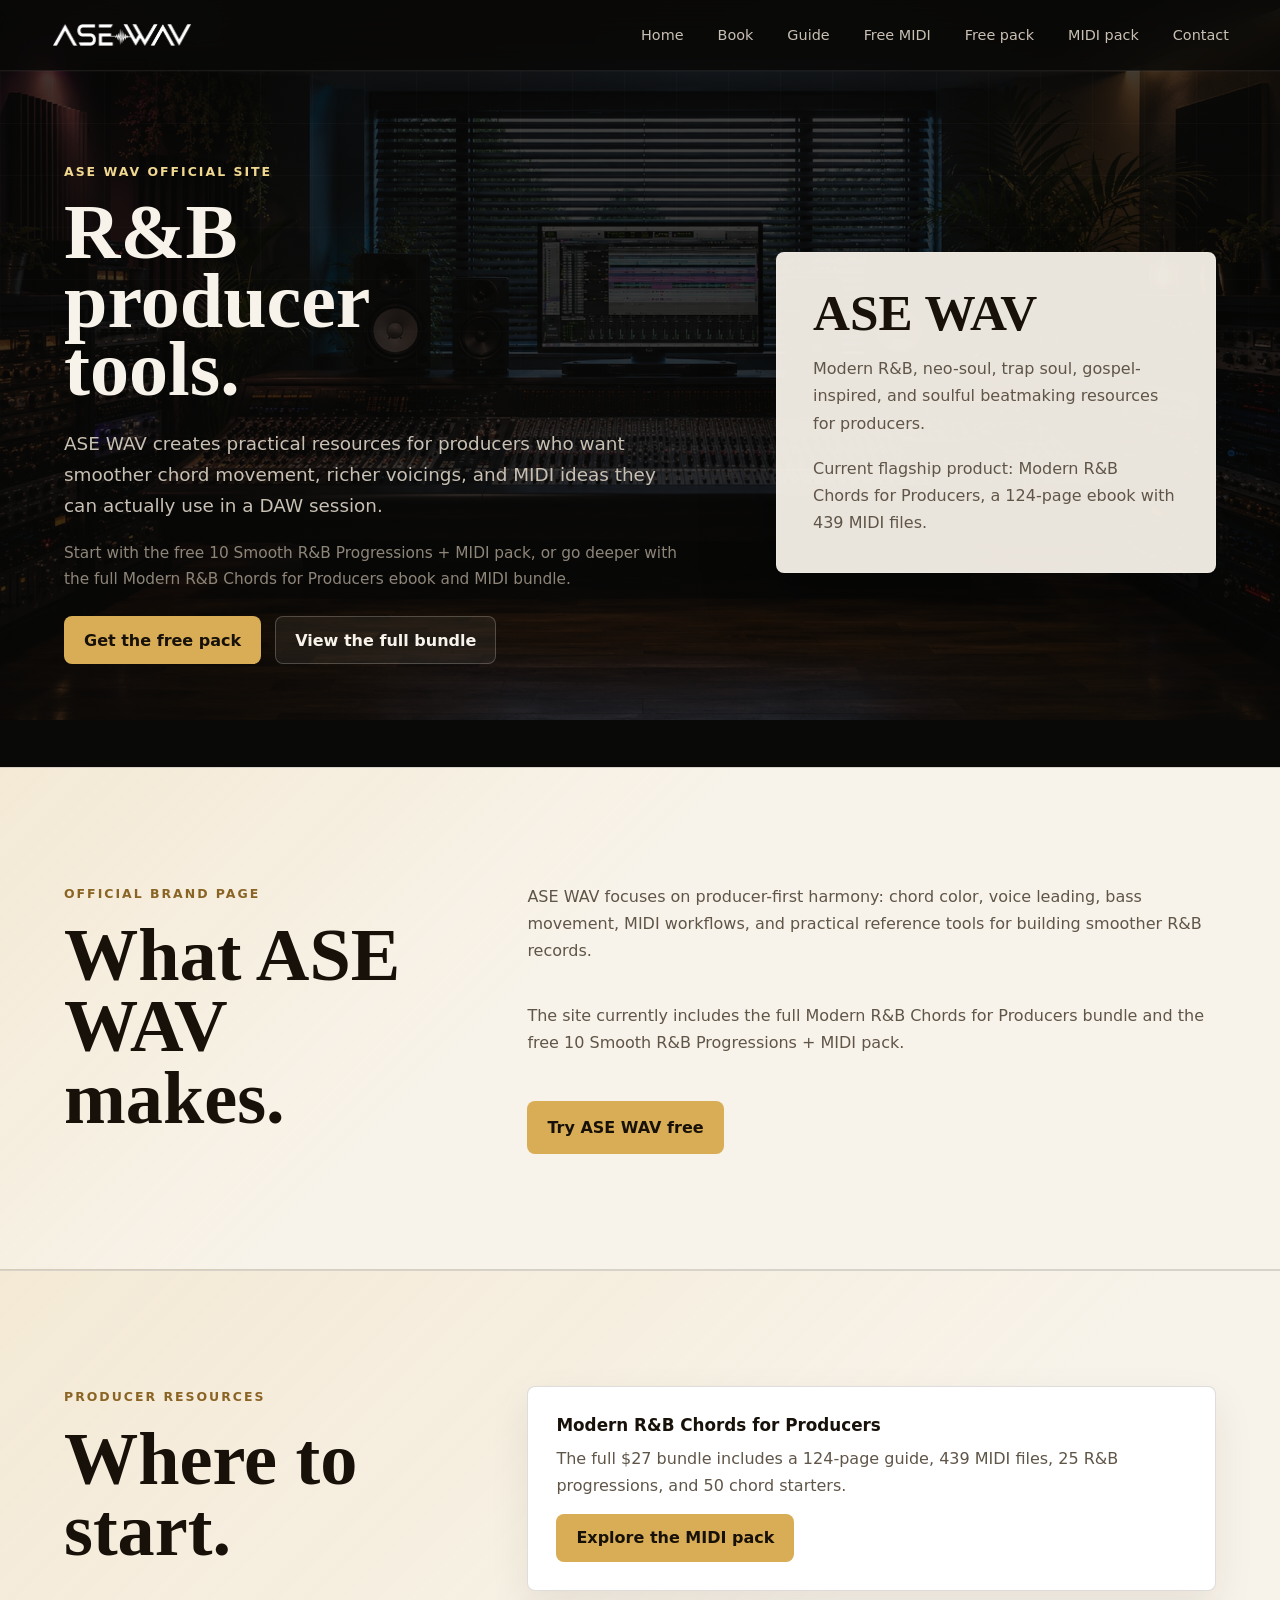
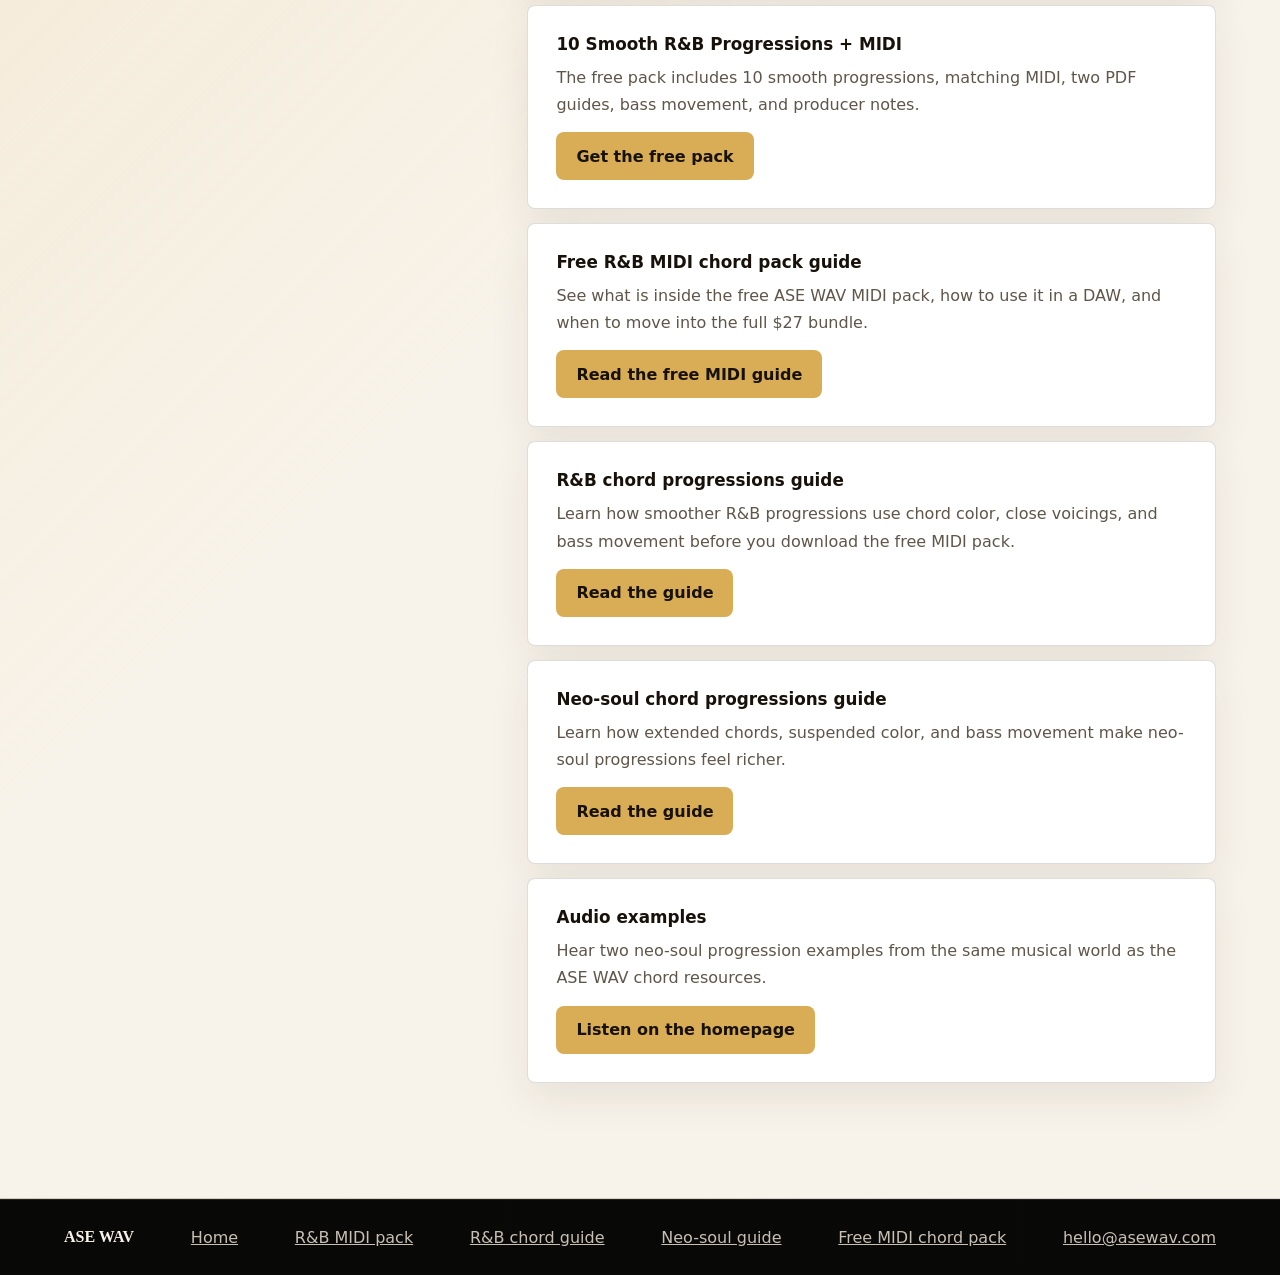
==== commit 0cfdf258: "Link R&B MIDI pack from about page" ====
--- a/about/index.html
+++ b/about/index.html
@@ -28,7 +28,7 @@
       content="The official ASE WAV site for Modern R&B Chords for Producers, free MIDI resources, and practical R&B harmony tools for producers."
     >
     <meta name="twitter:image" content="https://asewav.com/assets/book-cover.jpg">
-    <link rel="stylesheet" href="../styles.css?v=20260810-1">
+    <link rel="stylesheet" href="../styles.css?v=20260810-2">
     <script type="application/ld+json">
       {
         "@context": "https://schema.org",
@@ -105,6 +105,7 @@
         <a href="/rnb-chord-progressions/">Guide</a>
         <a href="/free-rnb-midi-chord-pack/">Free MIDI</a>
         <a href="/free/">Free pack</a>
+        <a href="/rnb-midi-pack/">MIDI pack</a>
         <a href="mailto:hello@asewav.com">Contact</a>
       </nav>
     </header>
@@ -158,7 +159,7 @@
           <article class="resource-card">
             <h3>Modern R&amp;B Chords for Producers</h3>
             <p>The full $27 bundle includes a 124-page guide, 439 MIDI files, 25 R&amp;B progressions, and 50 chord starters.</p>
-            <a class="button button-primary" href="https://shop.asewav.com/b/modern-rnb-chords-for-producers">Get the full bundle</a>
+            <a class="button button-primary" href="/rnb-midi-pack/">Explore the MIDI pack</a>
           </article>
           <article class="resource-card">
             <h3>10 Smooth R&amp;B Progressions + MIDI</h3>
@@ -192,6 +193,7 @@
     <footer class="site-footer">
       <span>ASE WAV</span>
       <a href="/">Home</a>
+      <a href="/rnb-midi-pack/">R&amp;B MIDI pack</a>
       <a href="/rnb-chord-progressions/">R&amp;B chord guide</a>
       <a href="/neo-soul-chord-progressions/">Neo-soul guide</a>
       <a href="/free-rnb-midi-chord-pack/">Free MIDI chord pack</a>
--- a/styles.css
+++ b/styles.css
@@ -816,6 +816,37 @@
   max-width: 12ch;
 }
 
+.midi-pack-hero {
+  align-items: center;
+  min-height: auto;
+  padding-bottom: clamp(28px, 4vw, 34px);
+  padding-top: clamp(34px, 5vw, 40px);
+}
+
+.midi-pack-hero .guide-summary {
+  gap: 14px;
+  padding: clamp(18px, 3vw, 26px);
+}
+
+.midi-pack-hero .guide-summary h2 {
+  font-size: clamp(1.8rem, 3vw, 2.7rem);
+  max-width: 18ch;
+}
+
+.midi-pack-hero .guide-summary .eyebrow {
+  margin-bottom: 0;
+}
+
+.midi-pack-hero .guide-summary ul {
+  font-size: 0.94rem;
+  gap: 6px;
+  line-height: 1.45;
+}
+
+.midi-pack-mobile-image {
+  display: none;
+}
+
 .guide-summary,
 .guide-cta-panel {
   align-self: center;
@@ -835,6 +866,13 @@
   font-size: clamp(2rem, 4vw, 3.4rem);
   margin-bottom: 0;
   max-width: 10ch;
+}
+
+.guide-summary-image {
+  display: block;
+  filter: drop-shadow(0 22px 34px rgba(38, 27, 15, 0.2));
+  justify-self: center;
+  max-width: min(100%, 100px);
 }
 
 .guide-summary ul {
@@ -1144,6 +1182,27 @@
     max-width: 100%;
   }
 
+  .midi-pack-hero {
+    gap: 18px;
+    padding-bottom: 28px;
+    padding-top: 28px;
+  }
+
+  .midi-pack-hero .guide-summary {
+    display: none;
+  }
+
+  .midi-pack-hero .hero-note {
+    display: none;
+  }
+
+  .midi-pack-mobile-image {
+    display: block;
+    filter: drop-shadow(0 14px 24px rgba(0, 0, 0, 0.32));
+    margin-bottom: 12px;
+    width: 64px;
+  }
+
   .about-hero,
   .about-hero .hero-copy,
   .about-panel {
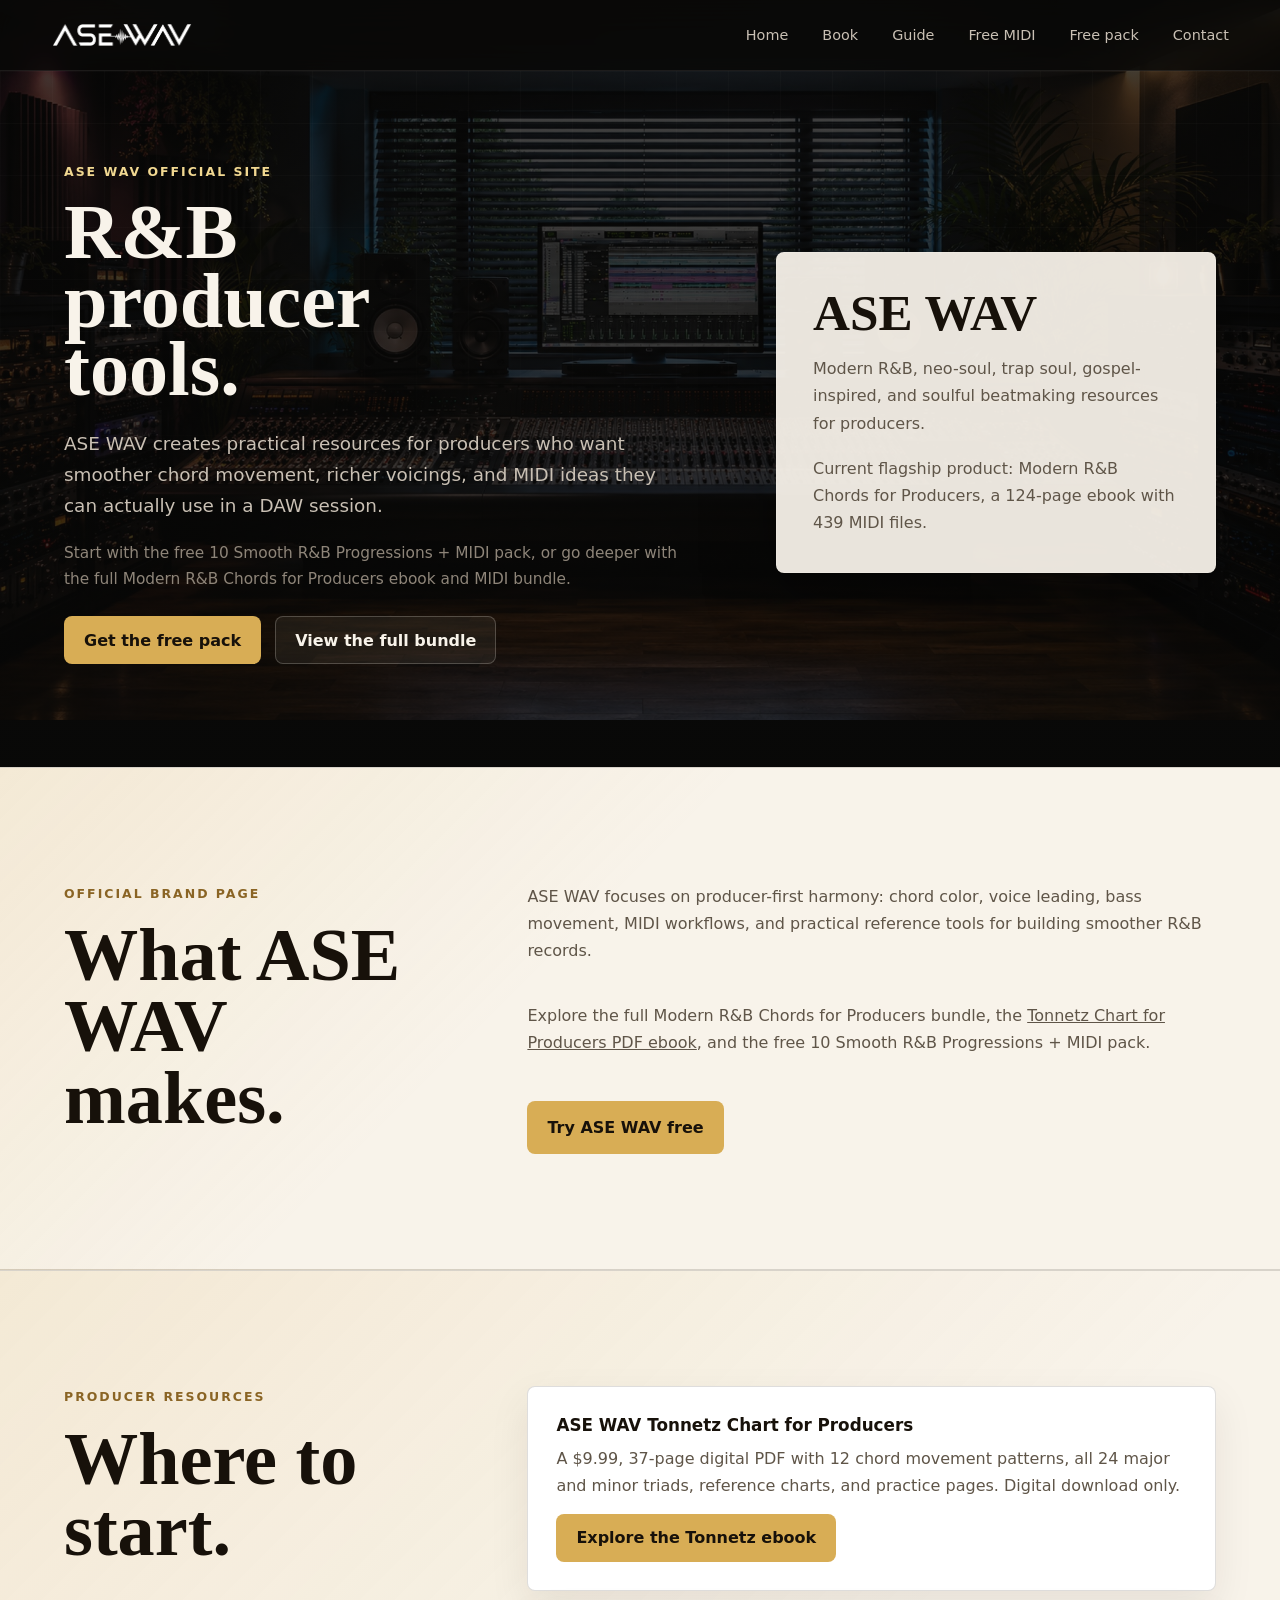
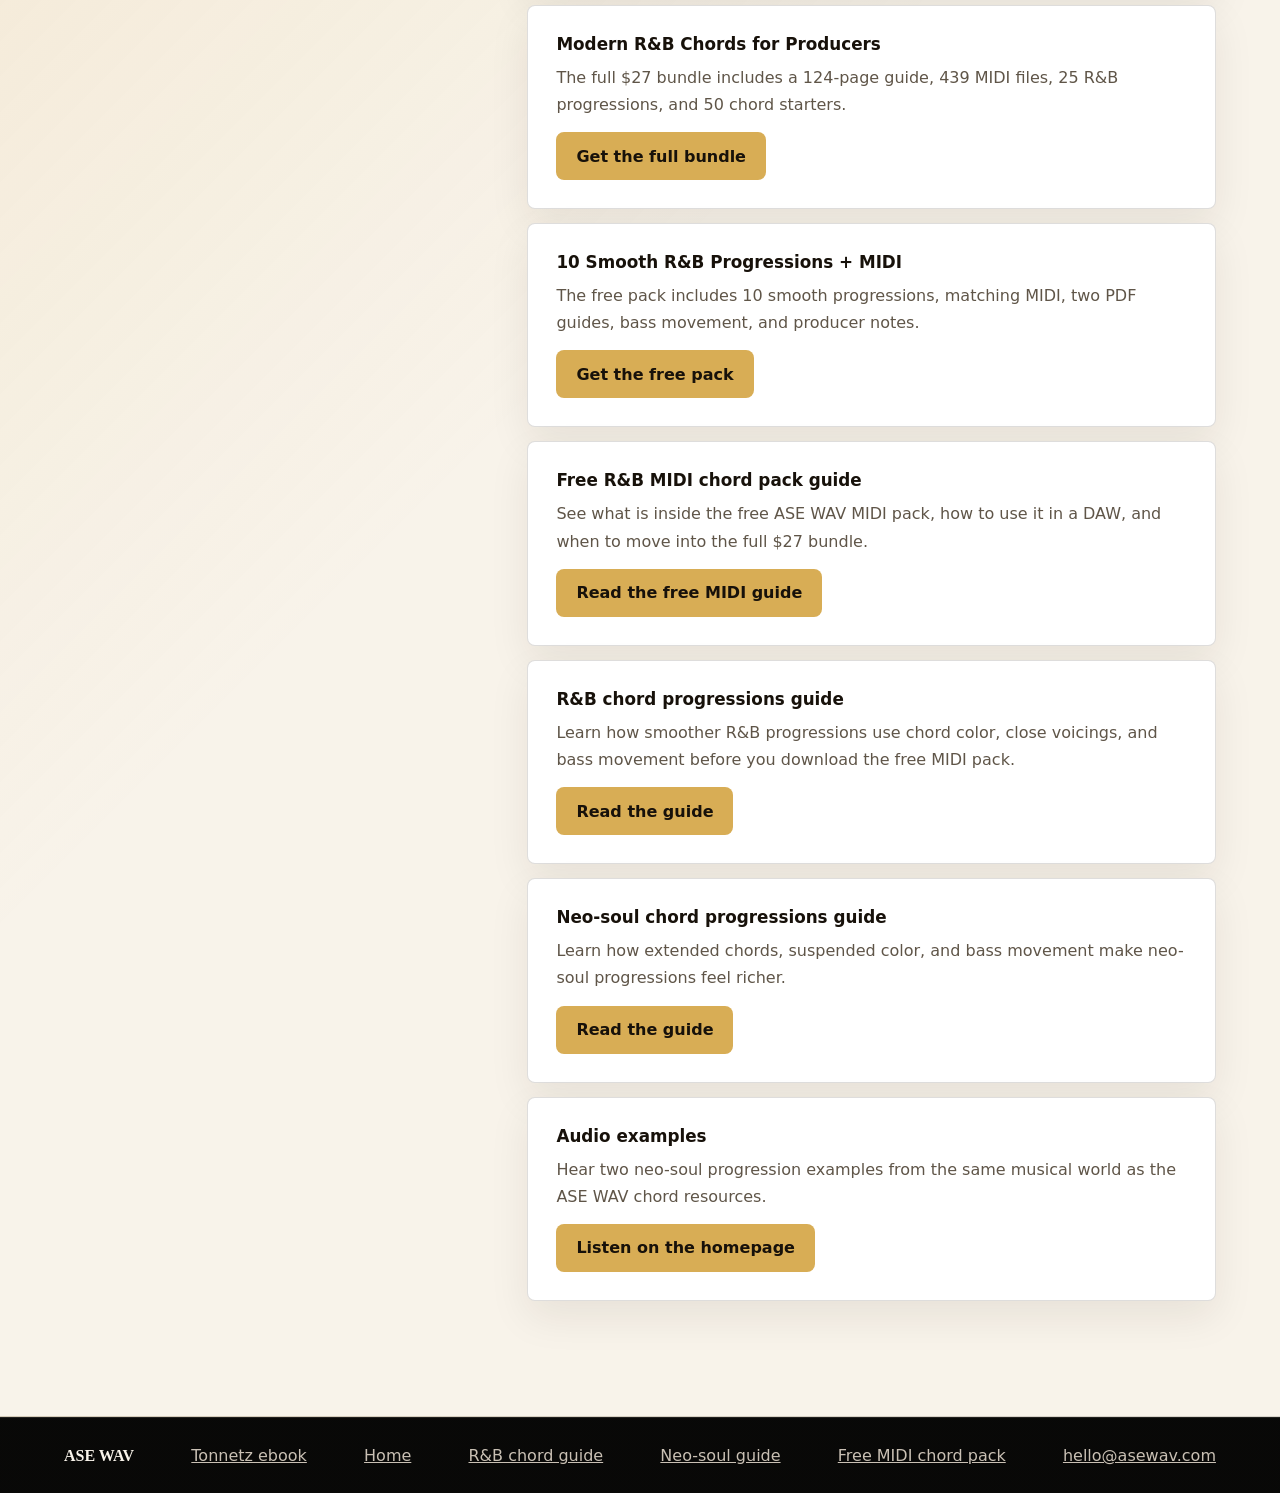
==== commit fe019687: "Add Tonnetz ebook product page and site links" ====
--- a/about/index.html
+++ b/about/index.html
@@ -6,7 +6,7 @@
     <title>About ASE WAV | R&amp;B Producer Resources, MIDI Packs &amp; Chord Guides</title>
     <meta
       name="description"
-      content="ASE WAV is the official home for Modern R&B Chords for Producers, the free 10 Smooth R&B Progressions + MIDI pack, and practical R&B harmony resources for producers."
+      content="Meet ASE WAV: Modern R&B Chords for Producers, Tonnetz Chart for Producers, and free R&B MIDI resources. Practical harmony guides for your next session."
     >
     <meta name="robots" content="index, follow">
     <link rel="canonical" href="https://asewav.com/about/">
@@ -28,7 +28,7 @@
       content="The official ASE WAV site for Modern R&B Chords for Producers, free MIDI resources, and practical R&B harmony tools for producers."
     >
     <meta name="twitter:image" content="https://asewav.com/assets/book-cover.jpg">
-    <link rel="stylesheet" href="../styles.css?v=20260810-2">
+    <link rel="stylesheet" href="../styles.css?v=20260810-1">
     <script type="application/ld+json">
       {
         "@context": "https://schema.org",
@@ -63,8 +63,8 @@
             "@id": "https://asewav.com/about/#webpage",
             "url": "https://asewav.com/about/",
             "name": "About ASE WAV",
-            "description": "ASE WAV is the official home for Modern R&B Chords for Producers, the free 10 Smooth R&B Progressions + MIDI pack, and practical R&B harmony resources for producers.",
-            "dateModified": "2026-08-10",
+            "description": "Meet ASE WAV: Modern R&B Chords for Producers, Tonnetz Chart for Producers, and free R&B MIDI resources. Practical harmony guides for your next session.",
+            "dateModified": "2026-09-15",
             "isPartOf": {
               "@id": "https://asewav.com/#website"
             },
@@ -105,7 +105,6 @@
         <a href="/rnb-chord-progressions/">Guide</a>
         <a href="/free-rnb-midi-chord-pack/">Free MIDI</a>
         <a href="/free/">Free pack</a>
-        <a href="/rnb-midi-pack/">MIDI pack</a>
         <a href="mailto:hello@asewav.com">Contact</a>
       </nav>
     </header>
@@ -144,7 +143,7 @@
             ASE WAV focuses on producer-first harmony: chord color, voice leading, bass movement, MIDI workflows, and practical reference tools for building smoother R&amp;B records.
           </p>
           <p>
-            The site currently includes the full Modern R&amp;B Chords for Producers bundle and the free 10 Smooth R&amp;B Progressions + MIDI pack.
+            Explore the full Modern R&amp;B Chords for Producers bundle, the <a href="/tonnetz-chart-for-producers/">Tonnetz Chart for Producers PDF ebook</a>, and the free 10 Smooth R&amp;B Progressions + MIDI pack.
           </p>
           <a class="button button-primary" href="/free/">Try ASE WAV free</a>
         </div>
@@ -157,9 +156,14 @@
         </div>
         <div class="resource-grid">
           <article class="resource-card">
+            <h3>ASE WAV Tonnetz Chart for Producers</h3>
+            <p>A $9.99, 37-page digital PDF with 12 chord movement patterns, all 24 major and minor triads, reference charts, and practice pages. Digital download only.</p>
+            <a class="button button-primary" href="/tonnetz-chart-for-producers/">Explore the Tonnetz ebook</a>
+          </article>
+          <article class="resource-card">
             <h3>Modern R&amp;B Chords for Producers</h3>
             <p>The full $27 bundle includes a 124-page guide, 439 MIDI files, 25 R&amp;B progressions, and 50 chord starters.</p>
-            <a class="button button-primary" href="/rnb-midi-pack/">Explore the MIDI pack</a>
+            <a class="button button-primary" href="https://shop.asewav.com/b/modern-rnb-chords-for-producers">Get the full bundle</a>
           </article>
           <article class="resource-card">
             <h3>10 Smooth R&amp;B Progressions + MIDI</h3>
@@ -192,8 +196,8 @@
 
     <footer class="site-footer">
       <span>ASE WAV</span>
+      <a href="/tonnetz-chart-for-producers/">Tonnetz ebook</a>
       <a href="/">Home</a>
-      <a href="/rnb-midi-pack/">R&amp;B MIDI pack</a>
       <a href="/rnb-chord-progressions/">R&amp;B chord guide</a>
       <a href="/neo-soul-chord-progressions/">Neo-soul guide</a>
       <a href="/free-rnb-midi-chord-pack/">Free MIDI chord pack</a>
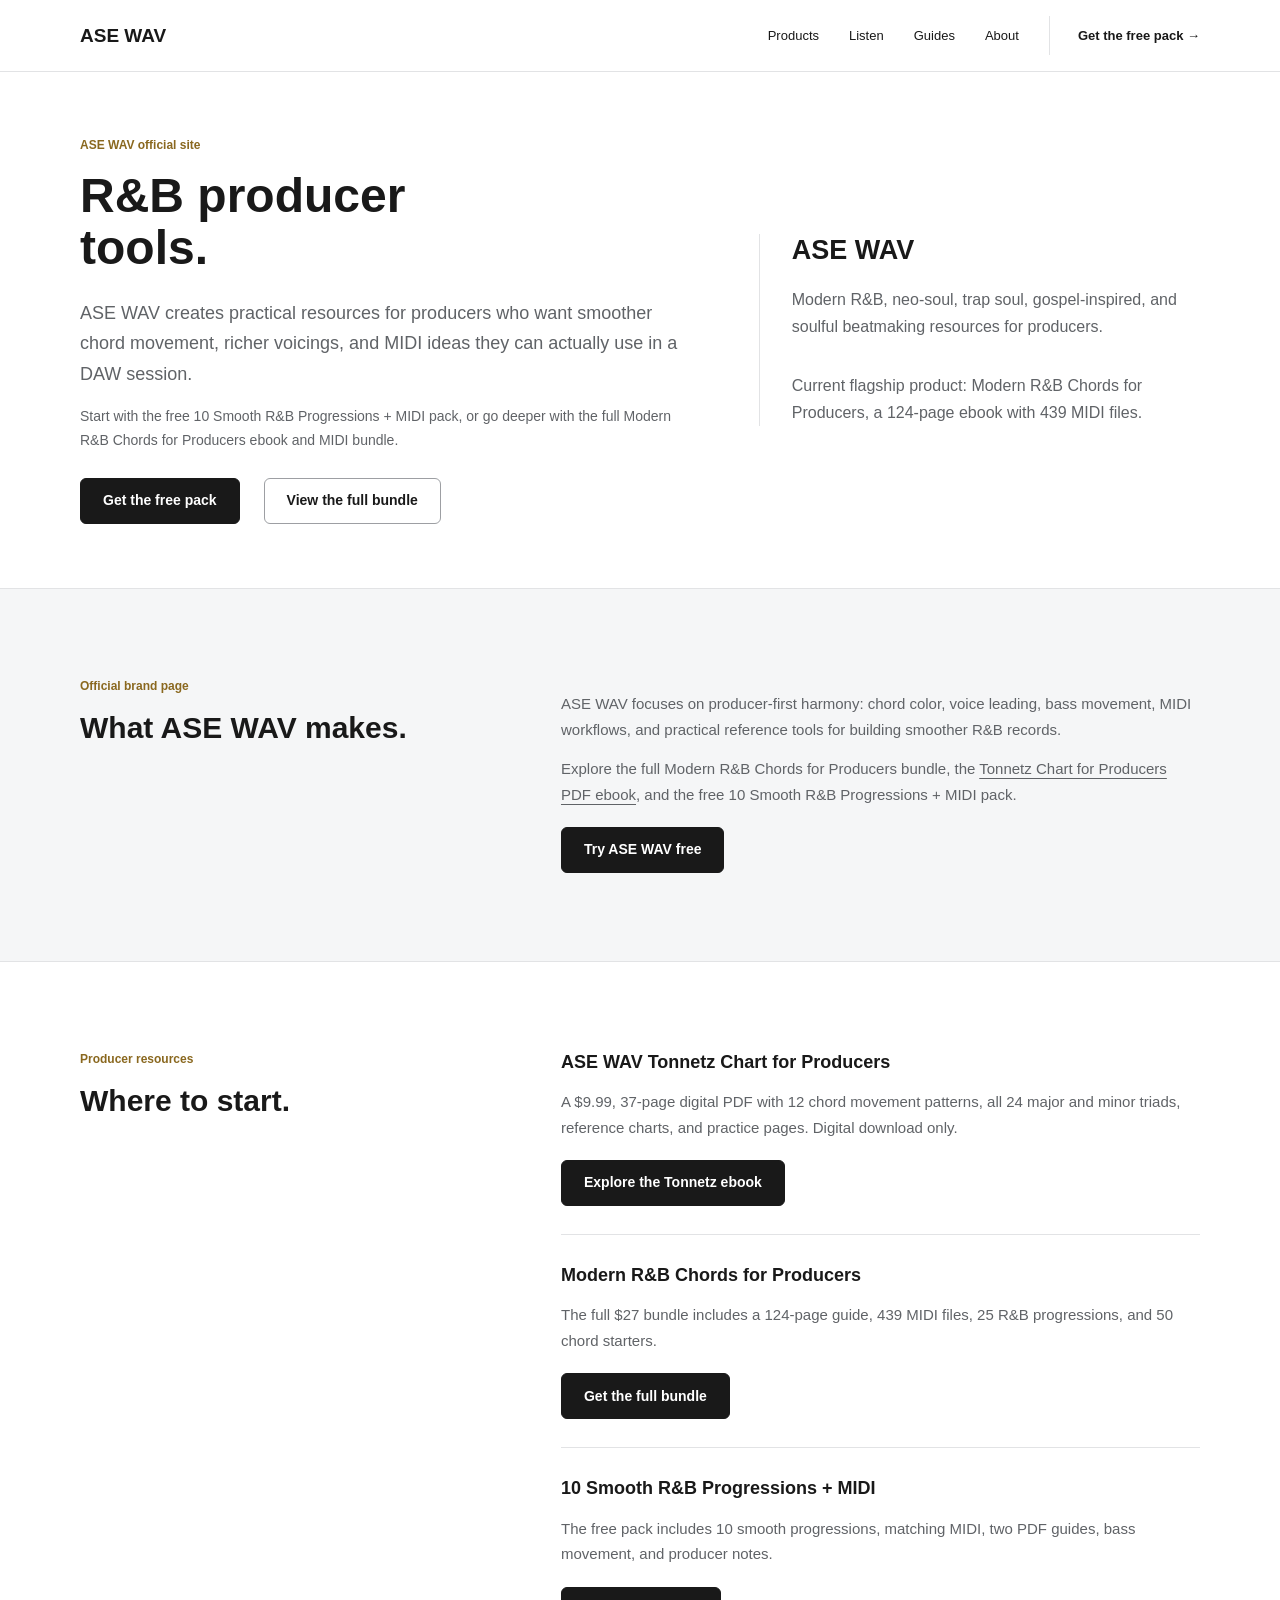
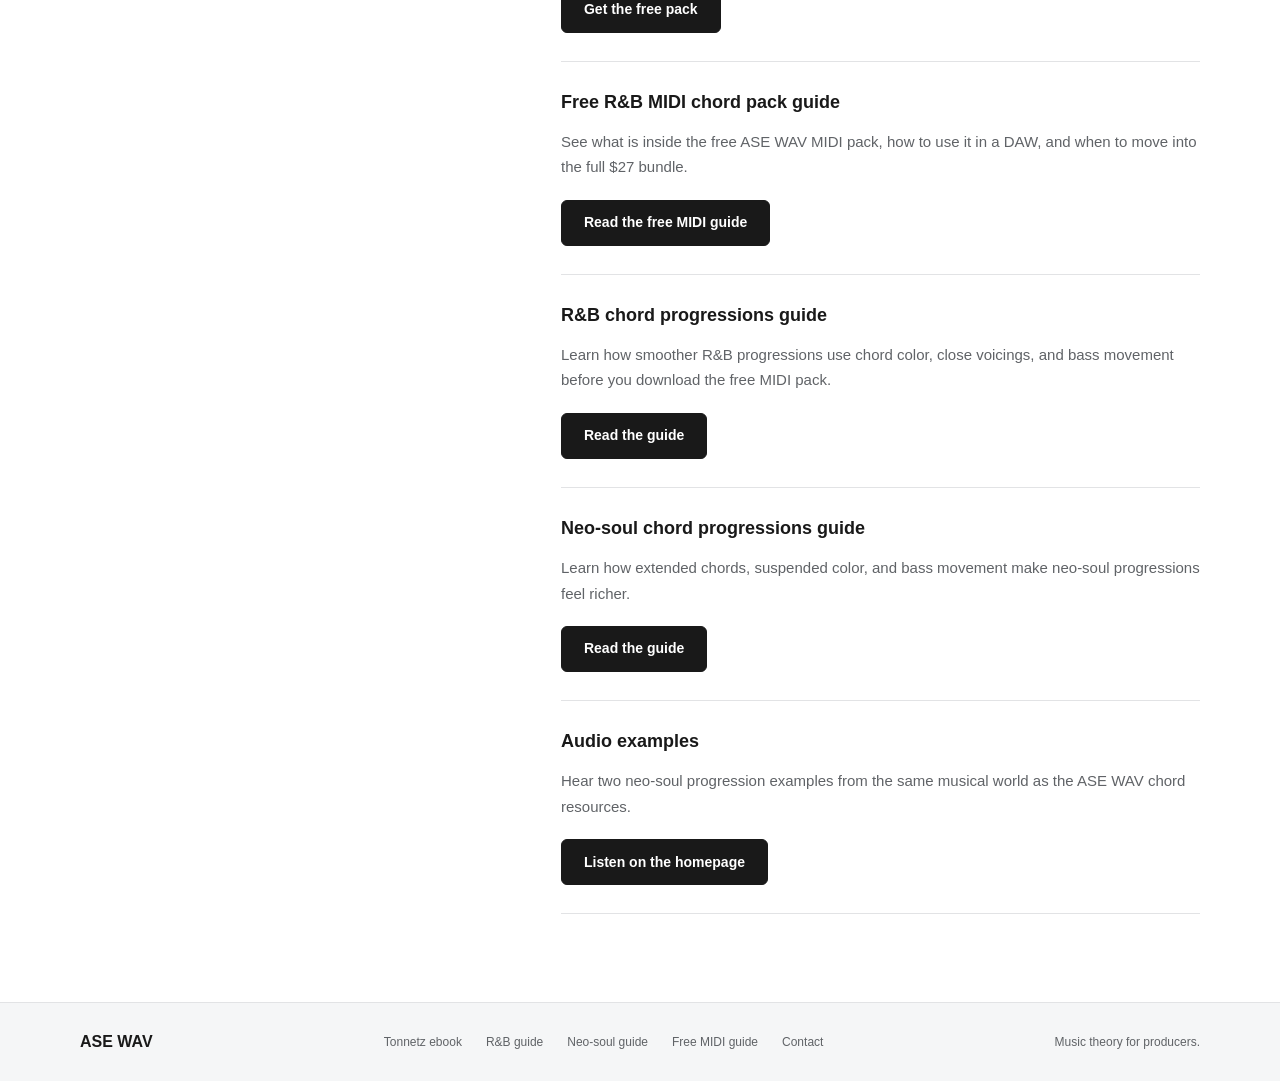
==== commit d11b09d3: "Redesign ASE WAV with a clean white product experience" ====
--- a/about/index.html
+++ b/about/index.html
@@ -28,7 +28,7 @@
       content="The official ASE WAV site for Modern R&B Chords for Producers, free MIDI resources, and practical R&B harmony tools for producers."
     >
     <meta name="twitter:image" content="https://asewav.com/assets/book-cover.jpg">
-    <link rel="stylesheet" href="../styles.css?v=20260810-1">
+    <link rel="stylesheet" href="/styles.css?v=20260916-1">
     <script type="application/ld+json">
       {
         "@context": "https://schema.org",
@@ -95,17 +95,19 @@
     </script>
   </head>
   <body>
+    <a class="skip-link" href="#top">Skip to content</a>
     <header class="site-header" aria-label="Site header">
-      <a class="brand-mark" href="/" aria-label="ASE WAV home">
-        <img src="../assets/asewav-logo.png" alt="ASE WAV">
-      </a>
-      <nav class="site-nav" aria-label="Main navigation">
-        <a href="/">Home</a>
-        <a href="/#book">Book</a>
-        <a href="/rnb-chord-progressions/">Guide</a>
-        <a href="/free-rnb-midi-chord-pack/">Free MIDI</a>
-        <a href="/free/">Free pack</a>
-        <a href="mailto:hello@asewav.com">Contact</a>
+      <a class="brand-mark" href="/" aria-label="ASE WAV home">ASE WAV</a>
+      <button class="nav-toggle" type="button" aria-label="Open navigation" aria-expanded="false" aria-controls="site-navigation" title="Menu">
+        <svg class="icon menu-icon" aria-hidden="true"><use href="/assets/icons.svg#menu"/></svg>
+        <svg class="icon close-icon" aria-hidden="true"><use href="/assets/icons.svg#x"/></svg>
+      </button>
+      <nav id="site-navigation" class="site-nav" aria-label="Main navigation">
+        <a href="/#book">Products</a>
+        <a href="/#listen">Listen</a>
+        <a href="/#guides">Guides</a>
+        <a href="/about/">About</a>
+        <a class="nav-cta" href="/free/">Get the free pack <span aria-hidden="true">&#8594;</span></a>
       </nav>
     </header>
 
@@ -195,13 +197,15 @@
     </main>
 
     <footer class="site-footer">
-      <span>ASE WAV</span>
-      <a href="/tonnetz-chart-for-producers/">Tonnetz ebook</a>
-      <a href="/">Home</a>
-      <a href="/rnb-chord-progressions/">R&amp;B chord guide</a>
-      <a href="/neo-soul-chord-progressions/">Neo-soul guide</a>
-      <a href="/free-rnb-midi-chord-pack/">Free MIDI chord pack</a>
-      <a href="mailto:hello@asewav.com">hello@asewav.com</a>
+      <a class="footer-brand" href="/">ASE WAV</a>
+      <nav aria-label="Footer navigation">
+        <a href="/tonnetz-chart-for-producers/">Tonnetz ebook</a>
+        <a href="/rnb-chord-progressions/">R&amp;B guide</a>
+        <a href="/neo-soul-chord-progressions/">Neo-soul guide</a>
+        <a href="/free-rnb-midi-chord-pack/">Free MIDI guide</a>
+        <a href="mailto:hello@asewav.com">Contact</a>
+      </nav>
+      <span>Music theory for producers.</span>
     </footer>
   </body>
 </html>
--- a/styles.css
+++ b/styles.css
@@ -1,1306 +1,296 @@
 :root {
-  color-scheme: dark;
-  --ink: #f8f3ea;
-  --muted: #c9c0b4;
-  --dim: #8e8579;
-  --charcoal: #11110f;
-  --black: #080807;
-  --panel: #191815;
-  --line: #363128;
-  --gold: #d8ad55;
-  --gold-soft: #f1d891;
-  --clay: #a65d3c;
-  --sage: #7d9477;
-  --paper: #f8f3ea;
-  --paper-soft: #efe4d2;
-  --paper-ink: #17110a;
-  --paper-muted: #5f5548;
-  --paper-line: rgba(23, 17, 10, 0.14);
-  --radius: 8px;
-  --shadow: 0 24px 70px rgba(0, 0, 0, 0.36);
-  font-family: Inter, ui-sans-serif, system-ui, -apple-system, BlinkMacSystemFont, "Segoe UI", sans-serif;
-}
-
-* {
-  box-sizing: border-box;
-}
-
-html {
-  scroll-behavior: smooth;
-}
-
-section[id] {
-  scroll-margin-top: 70px;
-}
-
-body {
-  margin: 0;
-  background:
-    linear-gradient(rgba(8, 8, 7, 0.76), rgba(8, 8, 7, 0.95)),
-    url("assets/studio-bg.jpg") center top / 100% auto no-repeat,
-    radial-gradient(circle at 20% 0%, rgba(216, 173, 85, 0.14), transparent 34rem),
-    linear-gradient(180deg, #12110f 0%, #080807 44%, #11100e 100%);
-  color: var(--ink);
-}
-
-a {
-  color: inherit;
-}
-
-.site-header {
-  align-items: center;
-  backdrop-filter: blur(18px);
-  background: rgba(8, 8, 7, 0.78);
-  border-bottom: 1px solid rgba(248, 243, 234, 0.08);
-  display: flex;
-  justify-content: space-between;
-  left: 0;
-  padding: 18px clamp(18px, 4vw, 52px);
-  position: sticky;
-  top: 0;
-  z-index: 10;
-}
-
-.brand-mark {
-  align-items: center;
-  display: flex;
-  min-width: 142px;
-  text-decoration: none;
-}
-
-.brand-mark img {
-  display: block;
-  height: 34px;
-  object-fit: contain;
-  object-position: left center;
-  width: 142px;
-}
-
-.site-nav {
-  display: flex;
-  gap: clamp(14px, 3vw, 34px);
-  font-size: 0.9rem;
-}
-
-.site-nav a {
-  color: var(--muted);
-  text-decoration: none;
-}
-
-.site-nav a:hover {
-  color: var(--ink);
-}
-
-.site-nav .nav-current {
-  color: var(--ink);
-}
-
-.hero {
-  align-items: center;
-  display: grid;
-  gap: clamp(36px, 8vw, 96px);
-  grid-template-columns: minmax(0, 1.05fr) minmax(290px, 0.75fr);
-  min-height: calc(100vh - 69px);
-  padding: clamp(48px, 7vw, 90px) clamp(18px, 5vw, 72px) 36px;
-  position: relative;
-}
-
-.hero::after {
-  background-image:
-    linear-gradient(rgba(248, 243, 234, 0.08) 1px, transparent 1px),
-    linear-gradient(90deg, rgba(248, 243, 234, 0.06) 1px, transparent 1px);
-  background-size: 52px 52px;
-  content: "";
-  inset: 0;
-  mask-image: linear-gradient(180deg, rgba(0, 0, 0, 0.7), transparent 78%);
-  opacity: 0.45;
-  pointer-events: none;
-  position: absolute;
-}
-
-.hero-copy,
-.book-visual,
-.section {
-  min-width: 0;
-  position: relative;
-  z-index: 1;
-}
-
-.eyebrow {
-  color: var(--gold-soft);
-  font-size: 0.78rem;
-  font-weight: 800;
-  letter-spacing: 0.16em;
-  margin: 0 0 16px;
-  text-transform: uppercase;
-}
-
-h1,
-h2,
-h3,
-p {
-  margin-top: 0;
-}
-
-h1 {
-  font-family: Georgia, "Times New Roman", serif;
-  font-size: clamp(3.2rem, 6.1vw, 5.65rem);
-  font-weight: 800;
+  color-scheme: light;
+  --ink: #191919;
+  --muted: #606367;
+  --dim: #6b6d71;
+  --line: #e2e3e5;
+  --gold: #8a681f;
+  --gold-soft: #b89543;
+  --paper: #ffffff;
+  --paper-soft: #f5f6f7;
+  --paper-ink: var(--ink);
+  --paper-muted: var(--muted);
+  --paper-line: var(--line);
+  --page-x: max(24px, calc((100% - 1120px) / 2));
+  font-family: -apple-system, BlinkMacSystemFont, "Segoe UI", sans-serif;
+  font-synthesis: none;
   letter-spacing: 0;
-  line-height: 0.88;
-  margin-bottom: 24px;
-  max-width: 12ch;
-}
-
-h1 span {
-  color: var(--gold-soft);
-  font-style: italic;
-  font-weight: 500;
-}
-
-h2 {
-  font-family: Georgia, "Times New Roman", serif;
-  font-size: clamp(2.2rem, 5.8vw, 5.7rem);
-  line-height: 0.96;
-  margin-bottom: 20px;
-  max-width: 11ch;
-}
-
-h3 {
-  font-size: 1.05rem;
-  margin-bottom: 10px;
-}
-
-p {
-  color: var(--muted);
-  font-size: 1rem;
-  line-height: 1.7;
-}
-
-.hero-lede {
-  font-size: clamp(1.02rem, 1.6vw, 1.15rem);
-  max-width: 620px;
-}
-
-.hero-note {
-  color: var(--dim);
-  font-size: 0.96rem;
-  margin-bottom: 0;
-  max-width: 620px;
-}
-
-.hero-actions {
-  display: flex;
-  flex-wrap: wrap;
-  gap: 14px;
-  margin-top: 24px;
-}
-
-.button {
-  align-items: center;
-  border: 1px solid transparent;
-  border-radius: var(--radius);
-  cursor: pointer;
-  display: inline-flex;
-  font-weight: 800;
-  justify-content: center;
-  min-height: 48px;
-  padding: 13px 19px;
-  text-decoration: none;
-  transition: transform 160ms ease, border-color 160ms ease, background 160ms ease;
-}
-
-.button:hover {
-  transform: translateY(-2px);
-}
-
-.button-primary {
-  background: var(--gold);
-  color: #17110a;
-}
-
-.button-secondary {
-  background: rgba(248, 243, 234, 0.06);
-  border-color: rgba(248, 243, 234, 0.22);
-  color: var(--ink);
-}
-
-.book-visual {
-  min-height: 460px;
-}
-
-.hero-product-image {
-  border-radius: var(--radius);
-  filter: drop-shadow(0 34px 38px rgba(0, 0, 0, 0.52));
-  display: block;
-  margin-inline: auto;
-  max-height: min(70vh, 680px);
-  max-width: min(680px, 100%);
-  object-fit: contain;
-  width: auto;
-}
-
-.book-card {
-  background: rgba(248, 243, 234, 0.94);
-  border-radius: var(--radius);
-  box-shadow: 0 18px 46px rgba(0, 0, 0, 0.28);
-  color: #17110a;
-  display: grid;
-  gap: 7px;
-  max-width: 235px;
-  padding: 18px;
-  position: absolute;
-  right: 4%;
-  top: 70%;
-}
-
-.book-card span {
-  color: #584d3f;
-}
-
-.section {
-  padding: clamp(62px, 9vw, 118px) clamp(18px, 5vw, 72px);
-}
-
-.split-section,
-.product-preview,
-.sample-section,
-.updates-section {
-  display: grid;
-  gap: clamp(28px, 5vw, 64px);
-  grid-template-columns: minmax(0, 0.82fr) minmax(300px, 1fr);
-}
-
-.product-preview {
-  align-items: center;
-  background:
-    linear-gradient(135deg, rgba(216, 173, 85, 0.12), transparent 34%),
-    var(--paper);
-  border-block: 1px solid var(--paper-line);
-  color: var(--paper-ink);
-  grid-template-columns: minmax(260px, 0.52fr) minmax(600px, 1.48fr);
-}
-
-.split-section {
-  background:
-    linear-gradient(180deg, rgba(255, 250, 241, 0.78), rgba(248, 243, 234, 0.95)),
-    var(--paper);
-  border-block: 1px solid var(--paper-line);
-  color: var(--paper-ink);
-}
-
-.product-preview .eyebrow,
-.split-section .eyebrow,
-.sample-section .eyebrow,
-.buy-section .eyebrow {
-  color: #8a6424;
-}
-
-.product-preview p,
-.split-section p,
-.sample-section p,
-.buy-section p,
-.product-preview .sample-page-grid figcaption {
-  color: var(--paper-muted);
-}
-
-.split-section .feature-grid article h3 {
-  color: var(--paper-ink);
-}
-
-.preview-intro {
-  align-self: start;
-  position: sticky;
-  top: 112px;
-}
-
-.sample-page-grid {
-  display: grid;
-  gap: clamp(12px, 1.8vw, 24px);
-  grid-template-columns: repeat(2, minmax(0, 1fr));
-}
-
-.sample-page-grid figure {
-  margin: 0;
-  min-width: 0;
-}
-
-.sample-page-grid img {
-  aspect-ratio: 16 / 25;
-  background: #ffffff;
-  border: 1px solid var(--paper-line);
-  border-radius: var(--radius);
-  box-shadow: 0 18px 42px rgba(38, 27, 15, 0.14);
-  display: block;
-  object-fit: cover;
-  width: 100%;
-}
-
-.sample-page-grid figcaption {
-  color: var(--muted);
-  font-size: 0.78rem;
-  font-weight: 700;
-  margin-top: 9px;
-}
-
-.listen-section {
-  background: #0c0c0b;
-  border-bottom: 1px solid rgba(248, 243, 234, 0.1);
-}
-
-.listen-heading {
-  align-items: end;
-  display: grid;
-  gap: clamp(24px, 6vw, 80px);
-  grid-template-columns: minmax(0, 1fr) minmax(280px, 0.7fr);
-  margin-bottom: clamp(34px, 6vw, 64px);
-}
-
-.listen-heading h2 {
-  margin-bottom: 0;
-  max-width: 10ch;
-}
-
-.listen-heading > p {
-  margin-bottom: 4px;
-  max-width: 560px;
-}
-
-.player-list {
-  border-top: 1px solid rgba(248, 243, 234, 0.16);
-}
-
-.audio-player {
-  align-items: center;
-  border-bottom: 1px solid rgba(248, 243, 234, 0.16);
-  display: grid;
-  gap: clamp(18px, 4vw, 42px);
-  grid-template-columns: 54px minmax(0, 1fr);
-  padding: clamp(24px, 4vw, 38px) 0;
-}
-
-.track-number {
-  color: var(--gold);
-  font-family: Georgia, "Times New Roman", serif;
-  font-size: 1.4rem;
-  font-weight: 800;
-  text-align: center;
-}
-
-.track-main {
-  min-width: 0;
-}
-
-.track-copy {
-  align-items: end;
-  display: flex;
-  gap: 20px;
-  justify-content: space-between;
-}
-
-.track-copy h3 {
-  font-family: Georgia, "Times New Roman", serif;
-  font-size: clamp(1.35rem, 3vw, 2.15rem);
-  margin-bottom: 0;
-}
-
-.track-label {
-  color: var(--dim);
-  font-size: 0.7rem;
-  font-weight: 800;
-  letter-spacing: 0.14em;
-  margin-bottom: 5px;
-  text-transform: uppercase;
-}
-
-.track-duration,
-.time-readout {
-  color: var(--muted);
-  font-variant-numeric: tabular-nums;
-}
-
-.waveform {
-  align-items: center;
-  display: grid;
-  gap: 4px;
-  grid-template-columns: repeat(32, minmax(2px, 1fr));
-  height: 54px;
-  margin: 20px 0 16px;
-  overflow: hidden;
-}
-
-.waveform span {
-  background: rgba(248, 243, 234, 0.22);
-  border-radius: 1px;
-  height: var(--bar-height);
-  min-height: 5px;
-  transition: background 180ms ease;
-}
-
-.audio-player.is-playing .waveform span {
-  animation: pulse-wave 1.25s ease-in-out infinite alternate;
-  background: var(--gold);
-}
-
-.audio-player.is-playing .waveform span:nth-child(3n) {
-  animation-delay: -0.45s;
-}
-
-.audio-player.is-playing .waveform span:nth-child(4n) {
-  animation-delay: -0.8s;
-}
-
-.player-controls {
-  align-items: center;
-  display: grid;
-  gap: 14px;
-  grid-template-columns: 44px 42px minmax(0, 1fr);
-}
-
-.play-button {
-  background: var(--gold);
-  border: 0;
-  border-radius: 50%;
-  cursor: pointer;
-  display: grid;
-  height: 44px;
-  place-items: center;
-  transition: background 160ms ease, transform 160ms ease;
-  width: 44px;
-}
-
-.play-button:hover {
-  background: var(--gold-soft);
-  transform: scale(1.04);
-}
-
-.play-button:focus-visible {
-  outline: 3px solid rgba(241, 216, 145, 0.45);
-  outline-offset: 3px;
-}
-
-.play-icon {
-  border-bottom: 7px solid transparent;
-  border-left: 11px solid #17110a;
-  border-top: 7px solid transparent;
-  display: block;
-  margin-left: 3px;
-}
-
-.is-playing .play-icon {
-  border: 0;
-  border-left: 4px solid #17110a;
-  border-right: 4px solid #17110a;
-  height: 14px;
-  margin-left: 0;
-  width: 13px;
-}
-
-.time-readout {
-  font-size: 0.83rem;
-}
-
-.seek-control {
-  --progress: 0%;
-  appearance: none;
-  background: linear-gradient(
-    90deg,
-    var(--gold) 0 var(--progress),
-    rgba(248, 243, 234, 0.18) var(--progress) 100%
-  );
-  border-radius: 2px;
-  cursor: pointer;
-  height: 4px;
-  margin: 0;
-  width: 100%;
-}
-
-.seek-control::-webkit-slider-thumb {
-  appearance: none;
-  background: var(--ink);
-  border: 0;
-  border-radius: 50%;
-  height: 14px;
-  width: 14px;
-}
-
-.seek-control::-moz-range-thumb {
-  background: var(--ink);
-  border: 0;
-  border-radius: 50%;
-  height: 14px;
-  width: 14px;
-}
-
-@keyframes pulse-wave {
-  from {
-    opacity: 0.45;
-    transform: scaleY(0.72);
-  }
-  to {
-    opacity: 1;
-    transform: scaleY(1);
-  }
-}
-
-.feature-grid {
-  display: grid;
-  gap: 14px;
-  grid-template-columns: repeat(2, minmax(0, 1fr));
-}
-
-.feature-grid article {
-  background: #ffffff;
-  border: 1px solid var(--paper-line);
-  border-radius: var(--radius);
-  box-shadow: 0 16px 40px rgba(38, 27, 15, 0.08);
-  padding: 22px;
-}
-
-.feature-grid p {
-  font-size: 0.95rem;
-  margin-bottom: 0;
-}
-
-.section-lede {
-  max-width: 520px;
-}
-
-.proof-strip {
-  background: #ece3d2;
-  color: #15110d;
-  display: grid;
-  gap: 1px;
-  grid-template-columns: repeat(4, 1fr);
-  padding-block: 0;
-}
-
-.proof-strip div {
-  background: #f8f3ea;
-  display: grid;
-  min-height: 170px;
-  place-content: center;
-  text-align: center;
-}
-
-.proof-strip strong {
-  font-family: Georgia, "Times New Roman", serif;
-  font-size: clamp(2.1rem, 5vw, 4.5rem);
-  line-height: 1;
-}
-
-.proof-strip span {
-  color: #5a5045;
-  font-weight: 700;
-}
-
-.sample-section {
-  background:
-    linear-gradient(90deg, rgba(216, 173, 85, 0.18), transparent 58%),
-    var(--paper-soft);
-  color: var(--paper-ink);
-}
-
-.sample-copy p,
-.updates-section p,
-.buy-section p {
-  max-width: 680px;
-}
-
-.signup-form {
-  align-self: start;
-  background: rgba(255, 255, 255, 0.86);
-  border: 1px solid var(--paper-line);
-  border-radius: var(--radius);
-  box-shadow: 0 18px 44px rgba(38, 27, 15, 0.12);
-  display: grid;
-  gap: 16px;
-  padding: clamp(20px, 4vw, 32px);
-}
-
-.signup-form label {
-  display: grid;
-  gap: 7px;
-}
-
-.signup-form span {
-  color: var(--paper-ink);
-  font-size: 0.86rem;
-  font-weight: 800;
-}
-
-.signup-form input {
-  background: #ffffff;
-  border: 1px solid rgba(23, 17, 10, 0.28);
-  border-radius: 6px;
-  color: var(--paper-ink);
-  font: inherit;
-  min-height: 48px;
-  padding: 12px 13px;
-  width: 100%;
-}
-
-.signup-form input:focus {
-  border-color: var(--gold);
-  outline: 2px solid rgba(216, 173, 85, 0.2);
-}
-
-.signup-form button {
-  width: 100%;
-}
-
-.form-note {
-  color: var(--paper-muted);
-  font-size: 0.82rem;
-  line-height: 1.5;
-  margin-bottom: 0;
-}
-
-.buy-section {
-  align-items: center;
-  background: #fffaf1;
-  border-block: 1px solid var(--paper-line);
-  color: var(--paper-ink);
-  display: flex;
-  gap: 26px;
-  justify-content: space-between;
-}
-
-.buy-section h2 {
-  max-width: 12ch;
-}
-
-.purchase-action {
-  align-items: flex-end;
-  display: grid;
-  flex: 0 0 auto;
-  justify-items: end;
-}
-
-.purchase-action span {
-  color: var(--paper-muted);
-  font-size: 0.78rem;
-  font-weight: 800;
-  letter-spacing: 0.12em;
-  text-transform: uppercase;
-}
-
-.purchase-action strong {
-  color: #8a6424;
-  font-family: Georgia, "Times New Roman", serif;
-  font-size: clamp(2.6rem, 5vw, 4.8rem);
-  line-height: 1;
-  margin: 7px 0 18px;
-}
-
-.brand-section,
-.faq-section,
-.resource-section {
-  display: grid;
-  gap: clamp(28px, 5vw, 64px);
-  grid-template-columns: minmax(260px, 0.58fr) minmax(0, 1fr);
-}
-
-.brand-section,
-.resource-section {
-  background:
-    linear-gradient(135deg, rgba(216, 173, 85, 0.14), transparent 42%),
-    var(--paper);
-  border-block: 1px solid var(--paper-line);
-  color: var(--paper-ink);
-}
-
-.brand-section .eyebrow,
-.faq-section .eyebrow,
-.resource-section .eyebrow {
-  color: #8a6424;
-}
-
-.brand-section h2,
-.faq-section h2,
-.resource-section h2 {
-  max-width: 13ch;
-}
-
-.brand-copy {
-  display: grid;
-  gap: 16px;
-}
-
-.brand-copy p,
-.faq-item p,
-.resource-card p {
-  color: var(--paper-muted);
-}
-
-.brand-copy .button {
-  justify-self: start;
-  margin-top: 8px;
-}
-
-.faq-section {
-  background: #fffaf1;
-  border-bottom: 1px solid var(--paper-line);
-  color: var(--paper-ink);
-}
-
-.faq-list,
-.resource-grid {
-  display: grid;
-  gap: 14px;
-}
-
-.faq-item,
-.resource-card {
-  background: #ffffff;
-  border: 1px solid var(--paper-line);
-  border-radius: var(--radius);
-  box-shadow: 0 16px 40px rgba(38, 27, 15, 0.08);
-  padding: clamp(20px, 3vw, 28px);
-}
-
-.faq-item h3,
-.resource-card h3 {
-  color: var(--paper-ink);
-}
-
-.faq-item p,
-.resource-card p {
-  margin-bottom: 0;
-}
-
-.resource-card .button {
-  margin-top: 14px;
-}
-
-.about-hero {
-  min-height: auto;
-  padding-bottom: clamp(72px, 8vw, 108px);
-}
-
-.about-hero h1 {
-  max-width: 11ch;
-}
-
-.about-panel {
-  align-self: center;
-  background: rgba(248, 243, 234, 0.94);
-  border: 1px solid rgba(248, 243, 234, 0.26);
-  border-radius: var(--radius);
-  box-shadow: var(--shadow);
-  color: var(--paper-ink);
-  display: grid;
-  gap: 18px;
-  padding: clamp(24px, 4vw, 36px);
-  width: 100%;
-}
-
-.about-panel p {
-  color: var(--paper-muted);
-  margin-bottom: 0;
-}
-
-.about-panel strong {
-  color: var(--paper-ink);
-  font-family: Georgia, "Times New Roman", serif;
-  font-size: clamp(2.2rem, 4vw, 3.6rem);
-  line-height: 0.95;
-}
-
-.guide-hero {
-  min-height: auto;
-  padding-bottom: clamp(72px, 8vw, 108px);
-}
-
-.guide-hero h1 {
-  max-width: 12ch;
-}
-
-.midi-pack-hero {
-  align-items: center;
-  min-height: auto;
-  padding-bottom: clamp(28px, 4vw, 34px);
-  padding-top: clamp(34px, 5vw, 40px);
-}
-
-.midi-pack-hero .guide-summary {
-  gap: 14px;
-  padding: clamp(18px, 3vw, 26px);
-}
-
-.midi-pack-hero .guide-summary h2 {
-  font-size: clamp(1.8rem, 3vw, 2.7rem);
-  max-width: 18ch;
-}
-
-.midi-pack-hero .guide-summary .eyebrow {
-  margin-bottom: 0;
-}
-
-.midi-pack-hero .guide-summary ul {
-  font-size: 0.94rem;
-  gap: 6px;
-  line-height: 1.45;
-}
-
-.midi-pack-mobile-image {
-  display: none;
-}
-
-.guide-summary,
-.guide-cta-panel {
-  align-self: center;
-  background: rgba(248, 243, 234, 0.94);
-  border: 1px solid rgba(248, 243, 234, 0.26);
-  border-radius: var(--radius);
-  box-shadow: var(--shadow);
-  color: var(--paper-ink);
-  display: grid;
-  gap: 18px;
-  padding: clamp(24px, 4vw, 36px);
-  width: 100%;
-}
-
-.guide-summary h2 {
-  color: var(--paper-ink);
-  font-size: clamp(2rem, 4vw, 3.4rem);
-  margin-bottom: 0;
-  max-width: 10ch;
-}
-
-.guide-summary-image {
-  display: block;
-  filter: drop-shadow(0 22px 34px rgba(38, 27, 15, 0.2));
-  justify-self: center;
-  max-width: min(100%, 100px);
-}
-
-.guide-summary ul {
-  color: var(--paper-muted);
-  display: grid;
-  gap: 10px;
-  line-height: 1.6;
-  margin: 0;
-  padding-left: 20px;
-}
-
-.guide-section,
-.before-after-section {
-  background:
-    linear-gradient(135deg, rgba(216, 173, 85, 0.12), transparent 42%),
-    var(--paper);
-  border-block: 1px solid var(--paper-line);
-  color: var(--paper-ink);
-  display: grid;
-  gap: clamp(28px, 5vw, 64px);
-  grid-template-columns: minmax(260px, 0.58fr) minmax(0, 1fr);
-}
-
-.guide-section-alt {
-  background: #fffaf1;
-}
-
-.guide-section .eyebrow,
-.before-after-section .eyebrow,
-.guide-cta .eyebrow {
-  color: #8a6424;
-}
-
-.guide-section h2,
-.before-after-section h2 {
-  max-width: 13ch;
-}
-
-.guide-main {
-  display: grid;
-  gap: 18px;
-}
-
-.guide-main > p,
-.guide-section p,
-.before-after-section p,
-.guide-cta-panel p {
-  color: var(--paper-muted);
-}
-
-.lesson-grid,
-.progression-grid {
-  display: grid;
-  gap: 14px;
-  margin-top: 14px;
-}
-
-.lesson-grid {
-  grid-template-columns: repeat(3, minmax(0, 1fr));
-}
-
-.lesson-grid article,
-.progression-card,
-.guide-cta-panel {
-  background: #ffffff;
-  border: 1px solid var(--paper-line);
-  border-radius: var(--radius);
-  box-shadow: 0 16px 40px rgba(38, 27, 15, 0.08);
-  padding: clamp(20px, 3vw, 28px);
-}
-
-.lesson-grid h3,
-.progression-card h3 {
-  color: var(--paper-ink);
-}
-
-.lesson-grid p,
-.progression-card p {
-  margin-bottom: 0;
-}
-
-.progression-grid {
-  grid-template-columns: repeat(2, minmax(0, 1fr));
-}
-
-.progression-card span {
-  color: #8a6424;
-  display: block;
-  font-size: 0.72rem;
-  font-weight: 900;
-  letter-spacing: 0.12em;
-  margin-bottom: 12px;
-  text-transform: uppercase;
-}
-
-.progression-card h3 {
-  font-family: Georgia, "Times New Roman", serif;
-  font-size: clamp(1.35rem, 2.4vw, 2rem);
-  line-height: 1.15;
-  overflow-wrap: anywhere;
-}
-
-.contrast-grid {
-  display: grid;
-  gap: 14px;
-  grid-template-columns: repeat(2, minmax(0, 1fr));
-}
-
-.contrast-card {
-  background: #ffffff;
-  border: 1px solid var(--paper-line);
-  border-radius: var(--radius);
-  box-shadow: 0 16px 40px rgba(38, 27, 15, 0.08);
-  padding: clamp(20px, 3vw, 28px);
-}
-
-.contrast-label {
-  color: #8a6424;
-  font-size: 0.72rem;
-  font-weight: 900;
-  letter-spacing: 0.12em;
-  margin-bottom: 14px;
-  text-transform: uppercase;
-}
-
-.contrast-card h3 {
-  color: var(--paper-ink);
-  font-family: Georgia, "Times New Roman", serif;
-  font-size: clamp(1.45rem, 2.6vw, 2.15rem);
-  line-height: 1.12;
-  overflow-wrap: anywhere;
-}
-
-.contrast-card p:last-child {
-  color: var(--paper-muted);
-  margin-bottom: 0;
-}
-
-.before-after-section .contrast-grid {
-  margin-bottom: 0;
-}
-
-.guide-listen {
-  border-block: 1px solid rgba(248, 243, 234, 0.1);
-}
-
-.guide-steps {
-  list-style: none;
-  margin: 0;
-  padding: 0;
-}
-
-.guide-steps li {
-  border-top: 1px solid var(--paper-line);
-  display: grid;
-  gap: 22px;
-  grid-template-columns: 46px minmax(0, 1fr);
-  padding: 26px 0;
-}
-
-.guide-steps li:last-child {
-  border-bottom: 1px solid var(--paper-line);
-}
-
-.guide-steps span {
-  color: #8a6424;
-  font-family: Georgia, "Times New Roman", serif;
-}
-
-.guide-steps h3 {
-  color: var(--paper-ink);
-  margin-bottom: 8px;
-}
-
-.guide-steps p {
-  margin-bottom: 0;
-}
-
-.guide-cta {
-  align-items: center;
-}
-
-.guide-cta-panel {
-  align-self: start;
-  box-shadow: 0 18px 44px rgba(38, 27, 15, 0.12);
-}
-
-.guide-cta-panel strong {
-  color: var(--paper-ink);
-  font-family: Georgia, "Times New Roman", serif;
-  font-size: clamp(1.6rem, 3vw, 2.4rem);
-  line-height: 1.1;
-}
-
-.guide-cta-panel .button {
-  justify-self: start;
-}
-
-.updates-section {
-  background:
-    linear-gradient(180deg, rgba(8, 8, 7, 0.88), rgba(8, 8, 7, 0.96)),
-    url("assets/studio-bg.jpg") center 58% / cover no-repeat;
-  border-top: 1px solid rgba(248, 243, 234, 0.1);
-}
-
-.compact-form {
-  background: rgba(8, 8, 7, 0.56);
-  border-color: rgba(248, 243, 234, 0.18);
-  box-shadow: none;
-}
-
-.compact-form span {
-  color: var(--ink);
-}
-
-.compact-form input {
-  background: #151514;
-  border-color: rgba(248, 243, 234, 0.38);
-  color: var(--ink);
-}
-
-.site-footer {
-  align-items: center;
-  border-top: 1px solid rgba(248, 243, 234, 0.1);
-  color: var(--muted);
-  display: flex;
-  flex-wrap: wrap;
-  gap: 16px;
-  justify-content: space-between;
-  padding: 28px clamp(18px, 5vw, 72px);
-}
-
-.site-footer span {
-  color: var(--ink);
-  font-family: Georgia, "Times New Roman", serif;
-  font-weight: 800;
-}
-
+}
+* { box-sizing: border-box; }
+html { scroll-behavior: smooth; }
+body { margin: 0; background: var(--paper); color: var(--ink); }
+section[id], main[id], [id="signup"] { scroll-margin-top: 88px; }
+img { display: block; max-width: 100%; height: auto; }
+a { color: inherit; text-underline-offset: 4px; }
+button, input { font: inherit; }
+button, a, input, summary { -webkit-tap-highlight-color: transparent; }
+button { cursor: pointer; }
+:focus-visible { outline: 3px solid #8a681f; outline-offset: 5px; }
+h1, h2, h3, p, figure { margin: 0; }
+h1 { font-size: 56px; line-height: 1.08; font-weight: 650; text-wrap: balance; }
+h2 { font-size: 36px; line-height: 1.16; font-weight: 650; text-wrap: balance; }
+h3 { font-size: 18px; line-height: 1.4; font-weight: 600; }
+p { color: var(--muted); line-height: 1.7; font-size: 16px; }
+p + p { margin-top: 14px; }
+.icon { width: 20px; height: 20px; fill: none; stroke: currentColor; stroke-width: 1.7; stroke-linecap: round; stroke-linejoin: round; flex: none; }
+.sr-only { position: absolute; width: 1px; height: 1px; overflow: hidden; clip-path: inset(50%); white-space: nowrap; }
+.skip-link { position: fixed; top: -100px; left: 16px; z-index: 40; background: #fff; padding: 12px 18px; }
+.skip-link:focus { top: 12px; }
+.site-header { position: sticky; top: 0; z-index: 20; height: 72px; padding: 0 var(--page-x); display: flex; align-items: center; justify-content: space-between; gap: 24px; background: #fffffffa; border-bottom: 1px solid var(--line); }
+.brand-mark { display: inline-flex; align-items: center; gap: 10px; font-size: 19px; font-weight: 800; text-decoration: none; white-space: nowrap; }
+.brand-mark img { width: 120px; height: 32px; object-fit: contain; }
+.site-nav { display: flex; align-items: center; gap: 30px; font-size: 13px; }
+.site-nav a { text-decoration: none; padding-block: 12px; }
+.site-nav a:hover, .site-nav a[aria-current] { color: var(--gold); }
+.site-nav .nav-cta { border-left: 1px solid var(--line); padding-left: 28px; font-weight: 600; }
+.nav-toggle { display: none; align-items: center; justify-content: center; width: 44px; height: 44px; border: 0; background: transparent; color: var(--ink); }
+.nav-toggle .close-icon { display: none; }
+.nav-toggle[aria-expanded="true"] .close-icon { display: block; }
+.nav-toggle[aria-expanded="true"] .menu-icon { display: none; }
+.announcement { padding: 11px 24px; text-align: center; background: var(--paper-soft); font-size: 12px; color: #4c4d50; }
+.announcement a { margin-left: 8px; font-weight: 600; }
+.eyebrow, .section-index, .form-kicker, .contrast-label { color: var(--gold); font-size: 12px; line-height: 1.5; font-weight: 600; margin-bottom: 16px; }
+.button, .submit-button, .outline-button { display: inline-flex; align-items: center; justify-content: center; gap: 12px; min-height: 46px; padding: 12px 22px; border-radius: 6px; border: 1px solid var(--ink); background: var(--ink); color: #fff; font-size: 14px; line-height: 1.4; font-weight: 550; text-align: center; text-decoration: none; transition: background 160ms; }
+.button:hover, .submit-button:hover { background: #373737; }
+.button-secondary, .outline-button { background: transparent; color: var(--ink); border-color: #9d9fa3; }
+.button-secondary:hover, .outline-button:hover { background: #eceef0; }
+.text-link { display: inline-flex; align-items: center; gap: 9px; font-size: 14px; font-weight: 550; text-decoration: none; }
+.text-link:hover { text-decoration: underline; }
+.hero-actions { display: flex; align-items: center; flex-wrap: wrap; gap: 24px; margin-top: 25px; }
+.hero-lede { font-size: 18px; margin-top: 24px; max-width: 640px; }
+.hero-note { font-size: 14px; margin-top: 16px; }
+.home-hero { position: relative; isolation: isolate; text-align: center; padding: 42px 24px 0; overflow: hidden; }
+.home-hero .hero-copy { position: relative; z-index: 2; }
+.home-hero .eyebrow { margin-bottom: 14px; }
+.home-hero h1 { font-size: 60px; max-width: 850px; margin-inline: auto; }
+.home-hero h1 span { display: block; }
+.home-hero .hero-lede { max-width: 570px; margin: 18px auto 0; font-size: 18px; }
+.home-hero .hero-actions { justify-content: center; margin-top: 22px; }
+.product-stage { position: relative; width: min(100%, 760px); height: 306px; margin: 32px auto 0; }
+.product-stage img { position: absolute; height: 260px; width: auto; max-width: 38%; object-fit: contain; bottom: 0; }
+.product-stage .stage-cover { height: 304px; left: 50%; transform: translateX(-50%); z-index: 2; filter: drop-shadow(0 12px 18px #00000016); }
+.product-stage .stage-page-left { left: 9%; bottom: 16px; transform: rotate(-9deg); border: 1px solid #d9dadc; }
+.product-stage .stage-page-right { right: 9%; bottom: 16px; transform: rotate(9deg); border: 1px solid #d9dadc; }
+.facts-band, .proof-strip, .count-strip { display: grid; grid-template-columns: repeat(4,minmax(0,1fr)); padding: 28px var(--page-x); border-block: 1px solid var(--line); background: var(--paper-soft); text-align: center; }
+.facts-band div + div, .proof-strip div + div, .count-strip div + div { border-left: 1px solid #d9dadd; }
+.facts-band strong, .proof-strip strong, .count-strip strong { display: block; font-size: 27px; font-weight: 600; line-height: 1.2; }
+.facts-band span, .proof-strip span, .count-strip span { display: block; font-size: 12px; color: var(--muted); margin-top: 6px; }
+.section { padding: 88px var(--page-x); }
+.section-heading { display: flex; align-items: end; justify-content: space-between; gap: 32px; margin-bottom: 40px; }
+.section-heading p { max-width: 400px; font-size: 15px; }
+.section-heading .eyebrow { margin-bottom: 14px; }
+.soft-section { background: var(--paper-soft); }
+.products-grid { display: grid; grid-template-columns: repeat(2,minmax(0,1fr)); gap: 56px; }
+.product-item { min-width: 0; }
+.product-art { display: flex; align-items: center; justify-content: center; height: 340px; background: #f4f5f6; margin-bottom: 28px; }
+.product-art img { height: 280px; width: auto; object-fit: contain; filter: drop-shadow(0 10px 10px #0000000d); }
+.product-item:nth-child(2) .product-art { background: #f0f4f2; }
+.product-item:nth-child(2) .product-art img { height: 254px; border: 1px solid #dedfdd; }
+.product-item h3 { font-size: 25px; line-height: 1.25; }
+.product-meta { display: flex; justify-content: space-between; gap: 16px; margin-bottom: 12px; font-size: 12px; color: var(--muted); }
+.product-meta span:last-child { color: var(--ink); font-weight: 600; }
+.product-item > p { font-size: 14px; margin-top: 16px; max-width: 450px; }
+.product-links { display: flex; align-items: center; flex-wrap: wrap; gap: 24px; margin-top: 22px; }
+.product-links .text-link { font-size: 13px; }
+.listen-heading { display: grid; grid-template-columns: 1fr 0.8fr; align-items: end; gap: 60px; margin-bottom: 30px; }
+.listen-heading p { font-size: 15px; }
+.player-list, .proof-players { border-top: 1px solid var(--line); }
+.audio-player { display: grid; grid-template-columns: 38px minmax(0,1fr); gap: 22px; align-items: center; padding: 26px 0; border-bottom: 1px solid var(--line); }
+.track-main { min-width: 0; }
+.track-number { color: var(--gold); font-size: 13px; }
+.track-copy { display: flex; justify-content: space-between; align-items: center; gap: 16px; }
+.track-copy h3 { font-size: 19px; }
+.track-label { font-size: 11px; color: var(--dim); margin-bottom: 4px; }
+.track-duration, .time-readout { font-size: 12px; color: var(--muted); font-variant-numeric: tabular-nums; }
+.waveform { display: none; }
+.player-controls { display: grid; grid-template-columns: 38px 38px minmax(0,1fr); align-items: center; gap: 15px; margin-top: 18px; }
+.play-button { width: 38px; height: 38px; padding: 0; border-radius: 50%; border: 1px solid #d5d7d9; display: grid; place-items: center; color: var(--ink); background: #fff; }
+.play-button:hover { background: #e9ebee; }
+.play-button .icon { width: 17px; height: 17px; }
+.pause-icon, .is-playing .play-icon { display: none; }
+.is-playing .pause-icon { display: block; }
+.seek-control { --progress: 0%; appearance: none; height: 3px; margin: 0; width: 100%; background: linear-gradient(90deg,var(--gold) 0 var(--progress),#d6d8db var(--progress) 100%); cursor: pointer; }
+.seek-control::-webkit-slider-thumb { appearance: none; background: var(--ink); border: 0; border-radius: 50%; width: 12px; height: 12px; }
+.seek-control::-moz-range-thumb { background: var(--ink); border: 0; border-radius: 50%; width: 12px; height: 12px; }
+.audio-error { color: #9e3131; font-size: 12px; margin-top: 10px; }
+.sample-page-grid { display: grid; grid-template-columns: repeat(4,minmax(0,1fr)); gap: 24px; }
+.sample-page-grid figure { min-width: 0; }
+.sample-page-grid a { display: block; }
+.sample-page-grid img { width: 100%; aspect-ratio: 16/25; object-fit: contain; border: 1px solid var(--line); background: #fff; }
+.sample-page-grid figcaption { font-size: 12px; line-height: 1.5; color: var(--muted); margin-top: 16px; }
+.page-preview-link { cursor: zoom-in; }
+.image-dialog { padding: 0; border: 1px solid var(--line); border-radius: 6px; max-width: min(90vw,800px); max-height: 90dvh; background: #fff; }
+.image-dialog::backdrop { background: #0009; }
+.image-dialog > img { max-height: 82dvh; max-width: 100%; object-fit: contain; margin: auto; }
+.dialog-header { display: flex; justify-content: space-between; align-items: center; gap: 12px; padding: 12px 16px; font-size: 13px; }
+.dialog-header button { display: grid; place-items: center; width: 40px; height: 40px; background: transparent; border: 0; }
+.sample-section, .updates-section { display: grid; grid-template-columns: 1fr 0.85fr; gap: 80px; align-items: start; }
+.sample-section { background: #eff4f2; }
+.sample-copy > p:not(.eyebrow) { max-width: 420px; margin-top: 24px; font-size: 15px; }
+.signup-form { display: grid; gap: 18px; margin-top: 0; }
+.signup-form label { display: grid; gap: 8px; font-size: 13px; font-weight: 550; }
+.signup-form input:not([type="hidden"]) { background: #fff; color: var(--ink); border: 1px solid #a8abae; border-radius: 4px; min-height: 48px; width: 100%; padding: 12px; font-size: 16px; }
+.signup-form .button { justify-self: start; }
+.form-note, .privacy-note { color: var(--muted); font-size: 12px; line-height: 1.6; }
+.signup-form .privacy-note { margin-top: 0; }
+.signup-inline { display: grid; grid-template-columns: minmax(0,1fr) auto; gap: 10px; }
+.signup-inline .button { align-self: end; }
+.guide-link-grid { display: grid; grid-template-columns: repeat(3,minmax(0,1fr)); gap: 28px; }
+.guide-link-grid a { display: grid; grid-template-columns: 1fr auto; align-items: start; gap: 20px; border-top: 1px solid #9e9fa1; padding-top: 22px; text-decoration: none; }
+.guide-link-grid a:hover h3 { text-decoration: underline; text-underline-offset: 5px; }
+.guide-link-grid p { font-size: 13px; margin-top: 14px; }
+.faq-section { display: grid; grid-template-columns: 0.65fr 1fr; gap: 90px; border-top: 1px solid var(--line); }
+.faq-list { border-bottom: 1px solid var(--line); }
+.faq-list details { border-top: 1px solid var(--line); padding: 20px 0; }
+.faq-list summary { cursor: pointer; font-size: 15px; font-weight: 550; line-height: 1.6; }
+.faq-list details p { padding: 14px 0 0; font-size: 14px; }
+.faq-item { padding: 24px 0; border-top: 1px solid var(--line); }
+.faq-item h3 { font-size: 16px; }
+.faq-item p { margin-top: 12px; font-size: 14px; }
+.updates-section { border-top: 1px solid var(--line); padding-block: 56px; }
+.updates-section h2 { font-size: 25px; }
+.updates-section p { font-size: 14px; margin-top: 12px; }
+.site-footer { display: flex; flex-wrap: wrap; justify-content: space-between; align-items: center; gap: 22px; padding: 30px var(--page-x); background: var(--paper-soft); border-top: 1px solid var(--line); color: var(--muted); font-size: 12px; }
+.site-footer .footer-brand { font-size: 16px; font-weight: 750; color: var(--ink); text-decoration: none; }
+.site-footer nav { display: flex; gap: 24px; flex-wrap: wrap; }
+.site-footer a { text-decoration: none; }
+.site-footer a:hover { text-decoration: underline; }
+/* Existing indexed guides retain their structure and content. */
+.hero:not(.home-hero) { padding: 64px var(--page-x); display: grid; grid-template-columns: 1.1fr 0.8fr; gap: 72px; align-items: center; }
+.hero-copy, .hero > div, .section > div { min-width: 0; }
+.hero:not(.home-hero) h1 { font-size: 48px; }
+.hero h1 span { color: inherit; }
+.about-panel, .guide-summary, .guide-cta-panel { padding: 0 0 0 32px; border-left: 1px solid var(--line); display: grid; gap: 18px; }
+.about-panel strong, .guide-cta-panel strong { font-size: 27px; line-height: 1.25; font-weight: 600; }
+.guide-summary h2 { font-size: 25px; }
+.guide-summary ul { padding-left: 20px; margin: 0; display: grid; gap: 10px; color: var(--muted); font-size: 14px; line-height: 1.7; }
+.guide-section, .before-after-section, .resource-section, .brand-section, .split-section { display: grid; grid-template-columns: 0.64fr 1fr; gap: 72px; border-top: 1px solid var(--line); }
+.guide-section-alt, .brand-section, .before-after-section { background: var(--paper-soft); }
+.guide-section h2, .resource-section h2, .before-after-section h2, .brand-section h2 { font-size: 30px; }
+.guide-main { display: grid; gap: 20px; }
+.guide-main p, .resource-card p, .brand-copy p { font-size: 15px; }
+.lesson-grid, .progression-grid, .contrast-grid, .feature-grid { display: grid; grid-template-columns: repeat(2,minmax(0,1fr)); gap: 18px; }
+.lesson-grid article, .progression-card, .contrast-card, .feature-grid article { padding: 24px; border: 1px solid var(--line); border-radius: 6px; background: #fff; min-width: 0; }
+.lesson-grid h3, .progression-card h3, .contrast-card h3 { font-size: 19px; overflow-wrap: anywhere; }
+.lesson-grid p, .progression-card p, .contrast-card p, .feature-grid p { font-size: 14px; margin-top: 10px; }
+.progression-card > span { display: block; color: var(--gold); font-size: 12px; margin-bottom: 14px; }
+.guide-steps, .workflow-list { list-style: none; padding: 0; margin: 0; }
+.guide-steps li, .workflow-list li { display: grid; grid-template-columns: 30px minmax(0,1fr); gap: 22px; padding: 24px 0; border-top: 1px solid var(--line); }
+.guide-steps span, .workflow-list span { color: var(--gold); font-size: 13px; }
+.guide-steps h3, .workflow-list h3 { margin-bottom: 8px; }
+.resource-grid { display: grid; gap: 28px; }
+.resource-card { padding-bottom: 28px; border-bottom: 1px solid var(--line); }
+.resource-card p, .brand-copy p { margin-top: 14px; }
+.resource-card .button, .brand-copy .button { margin-top: 20px; }
+.buy-section { display: flex; align-items: center; justify-content: space-between; gap: 40px; background: var(--paper-soft); }
+.buy-section > div:first-child { max-width: 640px; }
+.buy-section p { margin-top: 20px; }
+.purchase-action { display: grid; gap: 12px; justify-items: start; }
+.purchase-action strong { font-size: 36px; }
+.purchase-action span { font-size: 12px; color: var(--muted); }
+.free-hero { padding: 60px var(--page-x) 56px; text-align: center; }
+.free-hero h1 { max-width: 760px; margin-inline: auto; }
+.free-hero .hero-lede { margin: 22px auto 0; max-width: 610px; }
+.free-hero .hero-actions { justify-content: center; }
+.free-intro-preview { width: 180px; margin: 30px auto 0; border: 1px solid var(--line); }
+.free-signup { display: grid; grid-template-columns: 0.9fr 1fr; align-items: center; gap: 100px; background: #eff4f2; }
+.free-signup > img { width: min(100%,280px); justify-self: center; border: 1px solid #d7d9d8; }
+.free-signup h2 { font-size: 30px; }
+.free-signup .signup-form { margin-top: 26px; }
+.free-signup .form-heading > p:last-child { margin-top: 18px; font-size: 14px; }
+.free-signup .form-control-row { display: grid; gap: 14px; }
+.free-signup .submit-button { width: 100%; }
+.free-contents { display: grid; grid-template-columns: 0.65fr 1fr; gap: 72px; }
+.contents-list { display: grid; }
+.content-row { padding: 24px 0; border-top: 1px solid var(--line); }
+.content-row p { font-size: 14px; margin-top: 10px; }
+.free-workflow { background: var(--paper-soft); display: grid; grid-template-columns: 0.65fr 1fr; gap: 72px; }
+.free-upgrade { display: grid; grid-template-columns: 0.65fr 1fr; gap: 72px; }
+.free-upgrade p { margin-bottom: 24px; }
 @media (max-width: 900px) {
-  .hero,
-  .split-section,
-  .product-preview,
-  .listen-heading,
-  .sample-section,
-  .brand-section,
-  .faq-section,
-  .guide-section,
-  .before-after-section,
-  .resource-section,
-  .updates-section {
-    grid-template-columns: 1fr;
-  }
-
-  .preview-intro {
-    position: static;
-  }
-
-  .hero {
-    min-height: auto;
-  }
-
-  .book-visual {
-    min-height: 480px;
-  }
-
-  .book-card {
-    right: clamp(0px, 8vw, 60px);
-  }
-
-  .buy-section {
-    align-items: flex-start;
-    flex-direction: column;
-  }
-
-  .purchase-action {
-    align-items: start;
-    justify-items: start;
-    width: 100%;
-  }
-}
-
+  .site-nav { gap: 22px; }
+  .home-hero h1 { font-size: 48px; }
+  .products-grid { gap: 30px; }
+  .sample-section, .updates-section, .free-signup { gap: 42px; }
+  .hero:not(.home-hero), .guide-section, .before-after-section, .resource-section, .brand-section, .split-section { gap: 36px; grid-template-columns: 1fr; }
+  .hero:not(.home-hero) h1 { font-size: 42px; max-width: 740px; }
+  .about-panel, .guide-summary, .guide-cta-panel { padding: 24px 0 0; border-left: 0; border-top: 1px solid var(--line); }
+  .sample-page-grid { gap: 16px; }
+  .faq-section { gap: 40px; grid-template-columns: 0.6fr 1fr; }
+}
 @media (max-width: 640px) {
-  .site-header {
-    align-items: flex-start;
-    flex-direction: column;
-    gap: 18px;
-    position: static;
-  }
-
-  .site-nav {
-    flex-wrap: wrap;
-    justify-content: flex-start;
-    width: 100%;
-  }
-
-  h1 {
-    font-size: clamp(3.1rem, 16vw, 5.6rem);
-  }
-
-  .about-hero h1 {
-    font-size: clamp(2.15rem, 9.5vw, 2.7rem);
-    max-width: 100%;
-  }
-
-  .guide-hero h1 {
-    font-size: clamp(2.65rem, 12vw, 4.2rem);
-    max-width: 100%;
-  }
-
-  .midi-pack-hero {
-    gap: 18px;
-    padding-bottom: 28px;
-    padding-top: 28px;
-  }
-
-  .midi-pack-hero .guide-summary {
-    display: none;
-  }
-
-  .midi-pack-hero .hero-note {
-    display: none;
-  }
-
-  .midi-pack-mobile-image {
-    display: block;
-    filter: drop-shadow(0 14px 24px rgba(0, 0, 0, 0.32));
-    margin-bottom: 12px;
-    width: 64px;
-  }
-
-  .about-hero,
-  .about-hero .hero-copy,
-  .about-panel {
-    max-width: 100%;
-    overflow-x: hidden;
-  }
-
-  .about-hero p,
-  .about-panel p,
-  .guide-summary,
-  .guide-cta-panel {
-    overflow-wrap: anywhere;
-  }
-
-  .hero-actions,
-  .hero-actions .button,
-  .buy-section .button,
-  .purchase-action .button,
-  .brand-copy .button,
-  .resource-card .button {
-    width: 100%;
-  }
-
-  .guide-cta-panel .button {
-    width: 100%;
-  }
-
-  .book-visual {
-    min-height: auto;
-  }
-
-  .hero-product-image {
-    max-height: none;
-    min-height: 280px;
-    object-fit: cover;
-    object-position: 50% center;
-    width: 100%;
-  }
-
-  .book-card {
-    margin-top: 16px;
-    max-width: none;
-    position: static;
-  }
-
-  .feature-grid,
-  .lesson-grid,
-  .progression-grid,
-  .contrast-grid,
-  .proof-strip {
-    grid-template-columns: 1fr;
-  }
-
-  .sample-page-grid {
-    display: flex;
-    gap: 14px;
-    margin-inline: -18px;
-    overflow-x: auto;
-    padding: 4px 18px 20px;
-    scroll-snap-type: x mandatory;
-  }
-
-  .sample-page-grid figure {
-    flex: 0 0 min(76vw, 330px);
-    scroll-snap-align: start;
-  }
-
-  .proof-strip div {
-    min-height: 124px;
-  }
-
-  .site-footer {
-    align-items: flex-start;
-    flex-direction: column;
-    gap: 10px;
-  }
-
-  .audio-player {
-    gap: 12px;
-    grid-template-columns: 36px minmax(0, 1fr);
-  }
-
-  .waveform {
-    gap: 2px;
-    height: 44px;
-  }
-
-  .track-copy h3 {
-    font-size: 1.1rem;
-  }
-}
-
+  :root { --page-x: 24px; }
+  h1 { font-size: 36px; }
+  h2 { font-size: 29px; }
+  h3 { font-size: 17px; }
+  .site-header { height: auto; min-height: 60px; flex-wrap: wrap; gap: 0; padding-block: 8px; }
+  .brand-mark { font-size: 18px; }
+  .site-nav { width: 100%; gap: 8px 18px; flex-wrap: wrap; font-size: 12px; padding-bottom: 8px; }
+  .site-nav .nav-cta { padding-left: 0; border-left: 0; }
+  .js .nav-toggle { display: flex; }
+  .js .site-nav { display: none; padding: 14px 0 16px; }
+  .js .site-nav.is-open { display: flex; }
+  .announcement { font-size: 11px; padding: 9px 22px; }
+  .home-hero { padding: 30px 22px 0; }
+  .home-hero h1 { font-size: 36px; }
+  .home-hero .eyebrow { font-size: 11px; margin-bottom: 12px; }
+  .home-hero .hero-lede { font-size: 15px; line-height: 1.6; max-width: 340px; margin-top: 14px; }
+  .hero-actions { gap: 18px; }
+  .home-hero .hero-actions { margin-top: 18px; }
+  .button { min-height: 44px; padding: 11px 17px; font-size: 13px; }
+  .product-stage { height: 206px; max-width: 390px; margin-top: 26px; }
+  .product-stage img { height: 160px; }
+  .product-stage .stage-cover { height: 204px; max-width: 46%; }
+  .product-stage .stage-page-left { left: 3%; bottom: 10px; }
+  .product-stage .stage-page-right { right: 3%; bottom: 10px; }
+  .facts-band, .proof-strip, .count-strip { padding: 22px 14px; }
+  .facts-band strong, .proof-strip strong, .count-strip strong { font-size: 23px; }
+  .facts-band span, .proof-strip span, .count-strip span { font-size: 10px; padding-inline: 3px; line-height: 1.5; }
+  .section { padding-block: 54px; }
+  .section-heading { display: block; margin-bottom: 28px; }
+  .section-heading > p { margin-top: 18px; }
+  .products-grid { grid-template-columns: 1fr; gap: 44px; }
+  .product-art { height: 290px; margin-bottom: 22px; }
+  .product-art img { height: 244px; }
+  .product-item:nth-child(2) .product-art img { height: 222px; }
+  .product-item h3 { font-size: 24px; }
+  .listen-heading { grid-template-columns: 1fr; gap: 18px; }
+  .audio-player { gap: 10px; grid-template-columns: 24px minmax(0,1fr); }
+  .track-copy h3 { font-size: 15px; }
+  .track-copy { gap: 8px; }
+  .player-controls { gap: 12px; }
+  .sample-page-grid { grid-template-columns: repeat(2,minmax(0,1fr)); gap: 24px 16px; }
+  .sample-page-grid figcaption { font-size: 11px; margin-top: 12px; }
+  .sample-section, .updates-section, .faq-section, .free-signup, .free-contents, .free-workflow, .free-upgrade { grid-template-columns: 1fr; gap: 30px; }
+  .sample-copy > p:not(.eyebrow) { margin-top: 18px; }
+  .guide-link-grid { grid-template-columns: 1fr; gap: 28px; }
+  .guide-link-grid a { padding-top: 20px; }
+  .guide-link-grid p { margin-top: 8px; }
+  .site-footer { align-items: start; flex-direction: column; gap: 22px; }
+  .site-footer nav { gap: 16px 24px; }
+  .hero:not(.home-hero) { padding-block: 42px; }
+  .hero:not(.home-hero) h1 { font-size: 34px; }
+  .hero-lede { font-size: 16px; margin-top: 20px; }
+  .guide-section h2, .resource-section h2, .before-after-section h2, .brand-section h2 { font-size: 28px; }
+  .lesson-grid, .progression-grid, .contrast-grid, .feature-grid { grid-template-columns: 1fr; }
+  .buy-section { align-items: start; flex-direction: column; }
+  .free-hero { padding: 42px 24px; }
+  .free-hero h1 { font-size: 36px; }
+  .free-signup > img { width: 190px; }
+}
+@media (max-width: 360px) {
+  :root { --page-x: 18px; }
+  .announcement { display: none; }
+  .home-hero { padding-top: 24px; }
+  .home-hero h1 { font-size: 30px; }
+  .home-hero .hero-lede { font-size: 14px; }
+  .product-stage { height: 164px; margin-top: 24px; }
+  .product-stage .stage-cover { height: 164px; }
+  .product-stage img { height: 128px; }
+  .signup-inline { grid-template-columns: 1fr; }
+  .signup-inline .button { justify-self: stretch; }
+}
 @media (prefers-reduced-motion: reduce) {
-  html {
-    scroll-behavior: auto;
-  }
-
-  .audio-player.is-playing .waveform span {
-    animation: none;
-  }
-}
+  html { scroll-behavior: auto; }
+  *, *::before, *::after { transition: none !important; }
+}
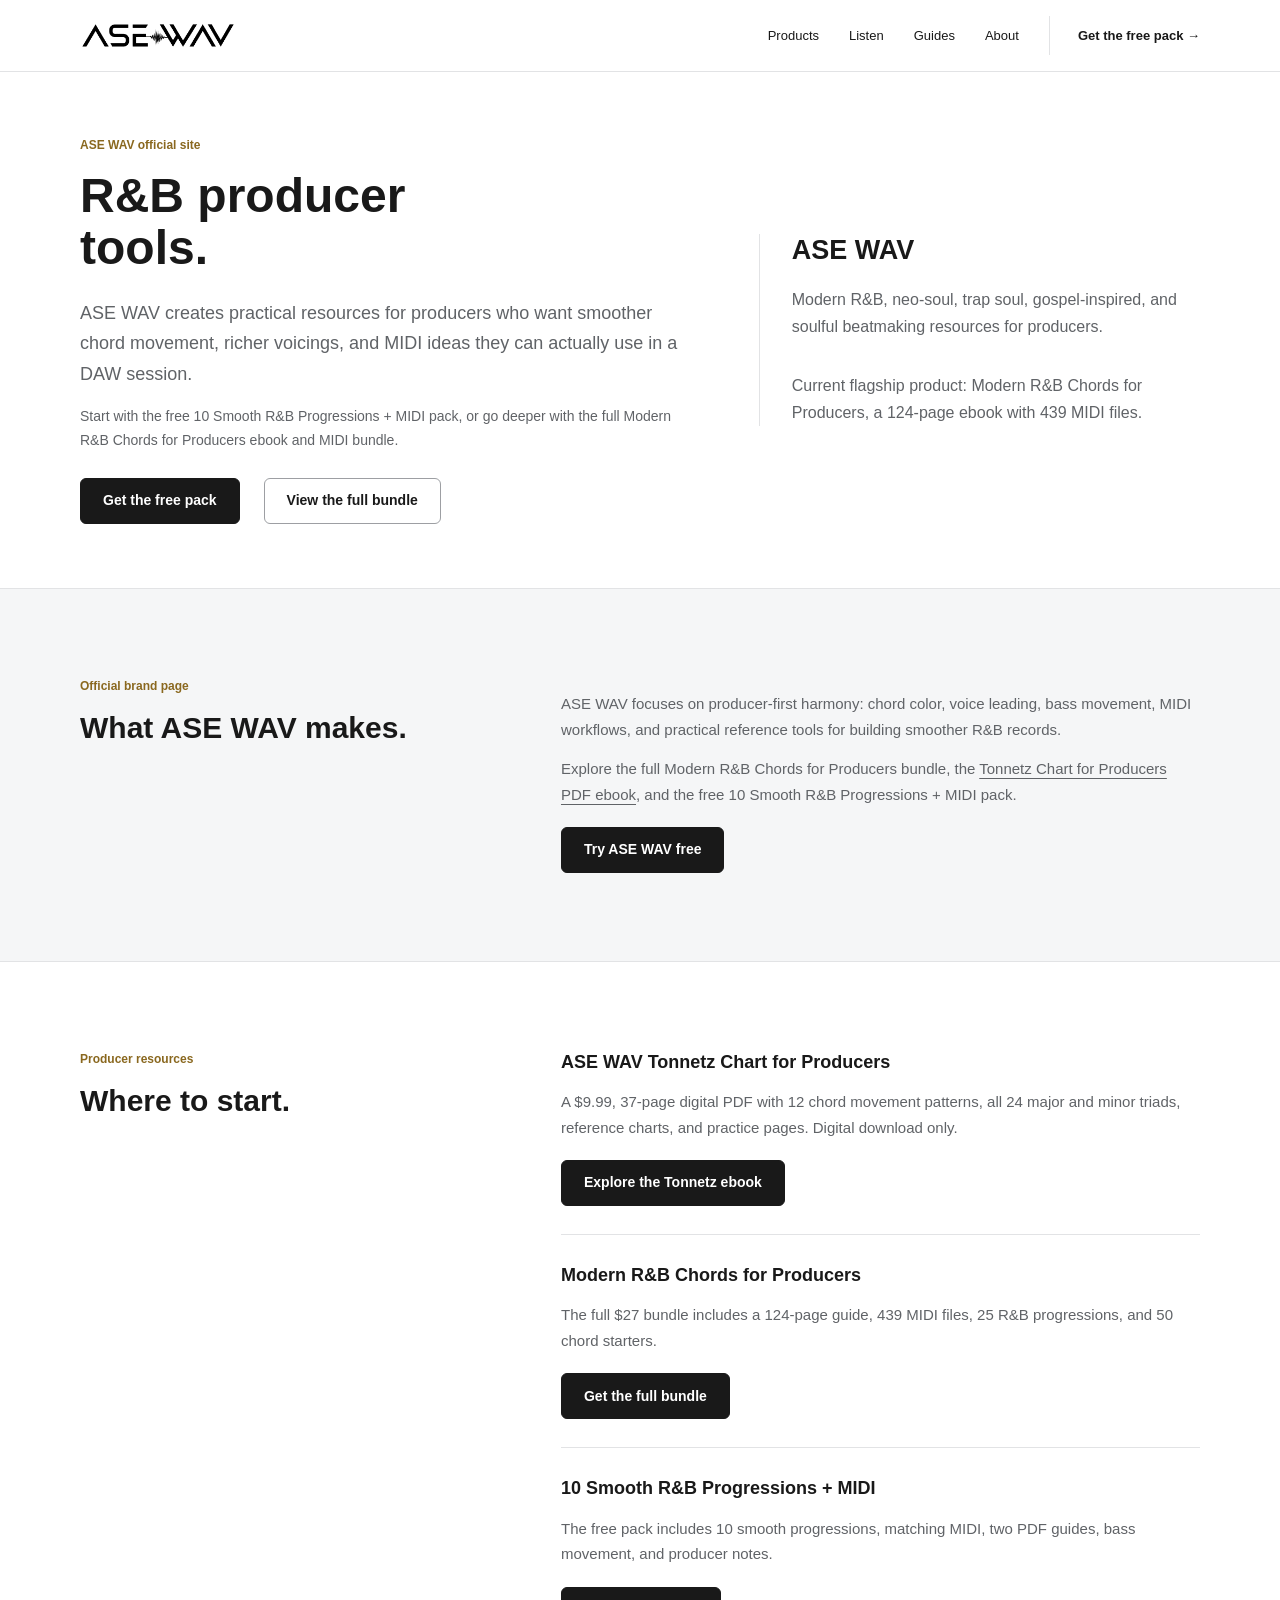
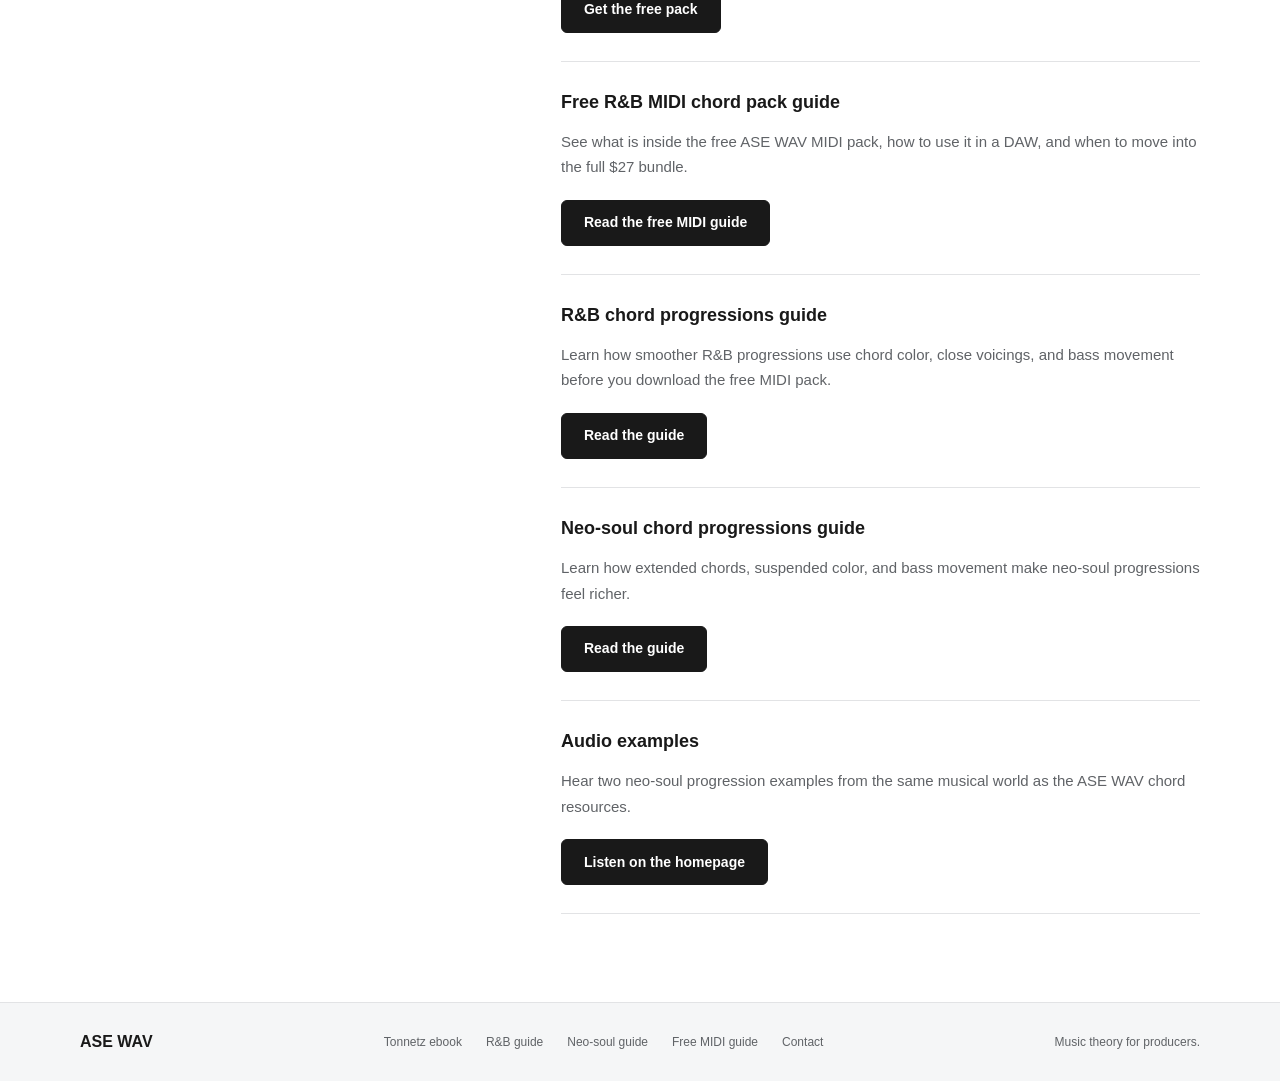
==== commit 1d53f5b9: "Use original ASE WAV waveform wordmark across page headers" ====
--- a/about/index.html
+++ b/about/index.html
@@ -28,7 +28,8 @@
       content="The official ASE WAV site for Modern R&B Chords for Producers, free MIDI resources, and practical R&B harmony tools for producers."
     >
     <meta name="twitter:image" content="https://asewav.com/assets/book-cover.jpg">
-    <link rel="stylesheet" href="/styles.css?v=20260916-1">
+    <link rel="stylesheet" href="/styles.css?v=20260920-1">
+    <script src="/scripts.js?v=20260916-1" defer></script>
     <script type="application/ld+json">
       {
         "@context": "https://schema.org",
@@ -97,7 +98,7 @@
   <body>
     <a class="skip-link" href="#top">Skip to content</a>
     <header class="site-header" aria-label="Site header">
-      <a class="brand-mark" href="/" aria-label="ASE WAV home">ASE WAV</a>
+      <a class="brand-mark" href="/" aria-label="ASE WAV home"><img src="/assets/asewav-wordmark.png" width="1163" height="208" alt="ASE WAV"></a>
       <button class="nav-toggle" type="button" aria-label="Open navigation" aria-expanded="false" aria-controls="site-navigation" title="Menu">
         <svg class="icon menu-icon" aria-hidden="true"><use href="/assets/icons.svg#menu"/></svg>
         <svg class="icon close-icon" aria-hidden="true"><use href="/assets/icons.svg#x"/></svg>
--- a/styles.css
+++ b/styles.css
@@ -38,7 +38,7 @@
 .skip-link:focus { top: 12px; }
 .site-header { position: sticky; top: 0; z-index: 20; height: 72px; padding: 0 var(--page-x); display: flex; align-items: center; justify-content: space-between; gap: 24px; background: #fffffffa; border-bottom: 1px solid var(--line); }
 .brand-mark { display: inline-flex; align-items: center; gap: 10px; font-size: 19px; font-weight: 800; text-decoration: none; white-space: nowrap; }
-.brand-mark img { width: 120px; height: 32px; object-fit: contain; }
+.brand-mark img { display: block; width: 156px; height: 28px; object-fit: contain; filter: brightness(0); }
 .site-nav { display: flex; align-items: center; gap: 30px; font-size: 13px; }
 .site-nav a { text-decoration: none; padding-block: 12px; }
 .site-nav a:hover, .site-nav a[aria-current] { color: var(--gold); }
@@ -225,6 +225,7 @@
   h3 { font-size: 17px; }
   .site-header { height: auto; min-height: 60px; flex-wrap: wrap; gap: 0; padding-block: 8px; }
   .brand-mark { font-size: 18px; }
+  .brand-mark img { width: 140px; height: 25px; }
   .site-nav { width: 100%; gap: 8px 18px; flex-wrap: wrap; font-size: 12px; padding-bottom: 8px; }
   .site-nav .nav-cta { padding-left: 0; border-left: 0; }
   .js .nav-toggle { display: flex; }
@@ -290,6 +291,22 @@
   .signup-inline { grid-template-columns: 1fr; }
   .signup-inline .button { justify-self: stretch; }
 }
+@media (min-width: 641px) and (max-height: 850px) {
+  .home-hero { padding-top: 28px; }
+  .home-hero h1 { font-size: 48px; }
+  .product-stage { height: 220px; margin-top: 24px; }
+  .product-stage img { height: 180px; }
+  .product-stage .stage-cover { height: 218px; }
+}
+@media (min-width: 361px) and (max-width: 640px) and (max-height: 740px) {
+  .home-hero { padding-top: 24px; }
+  .home-hero h1 { font-size: 32px; }
+  .home-hero .hero-lede { font-size: 14px; }
+  .product-stage { height: 172px; }
+  .product-stage img { height: 136px; }
+  .product-stage .stage-cover { height: 172px; }
+}
+
 @media (prefers-reduced-motion: reduce) {
   html { scroll-behavior: auto; }
   *, *::before, *::after { transition: none !important; }
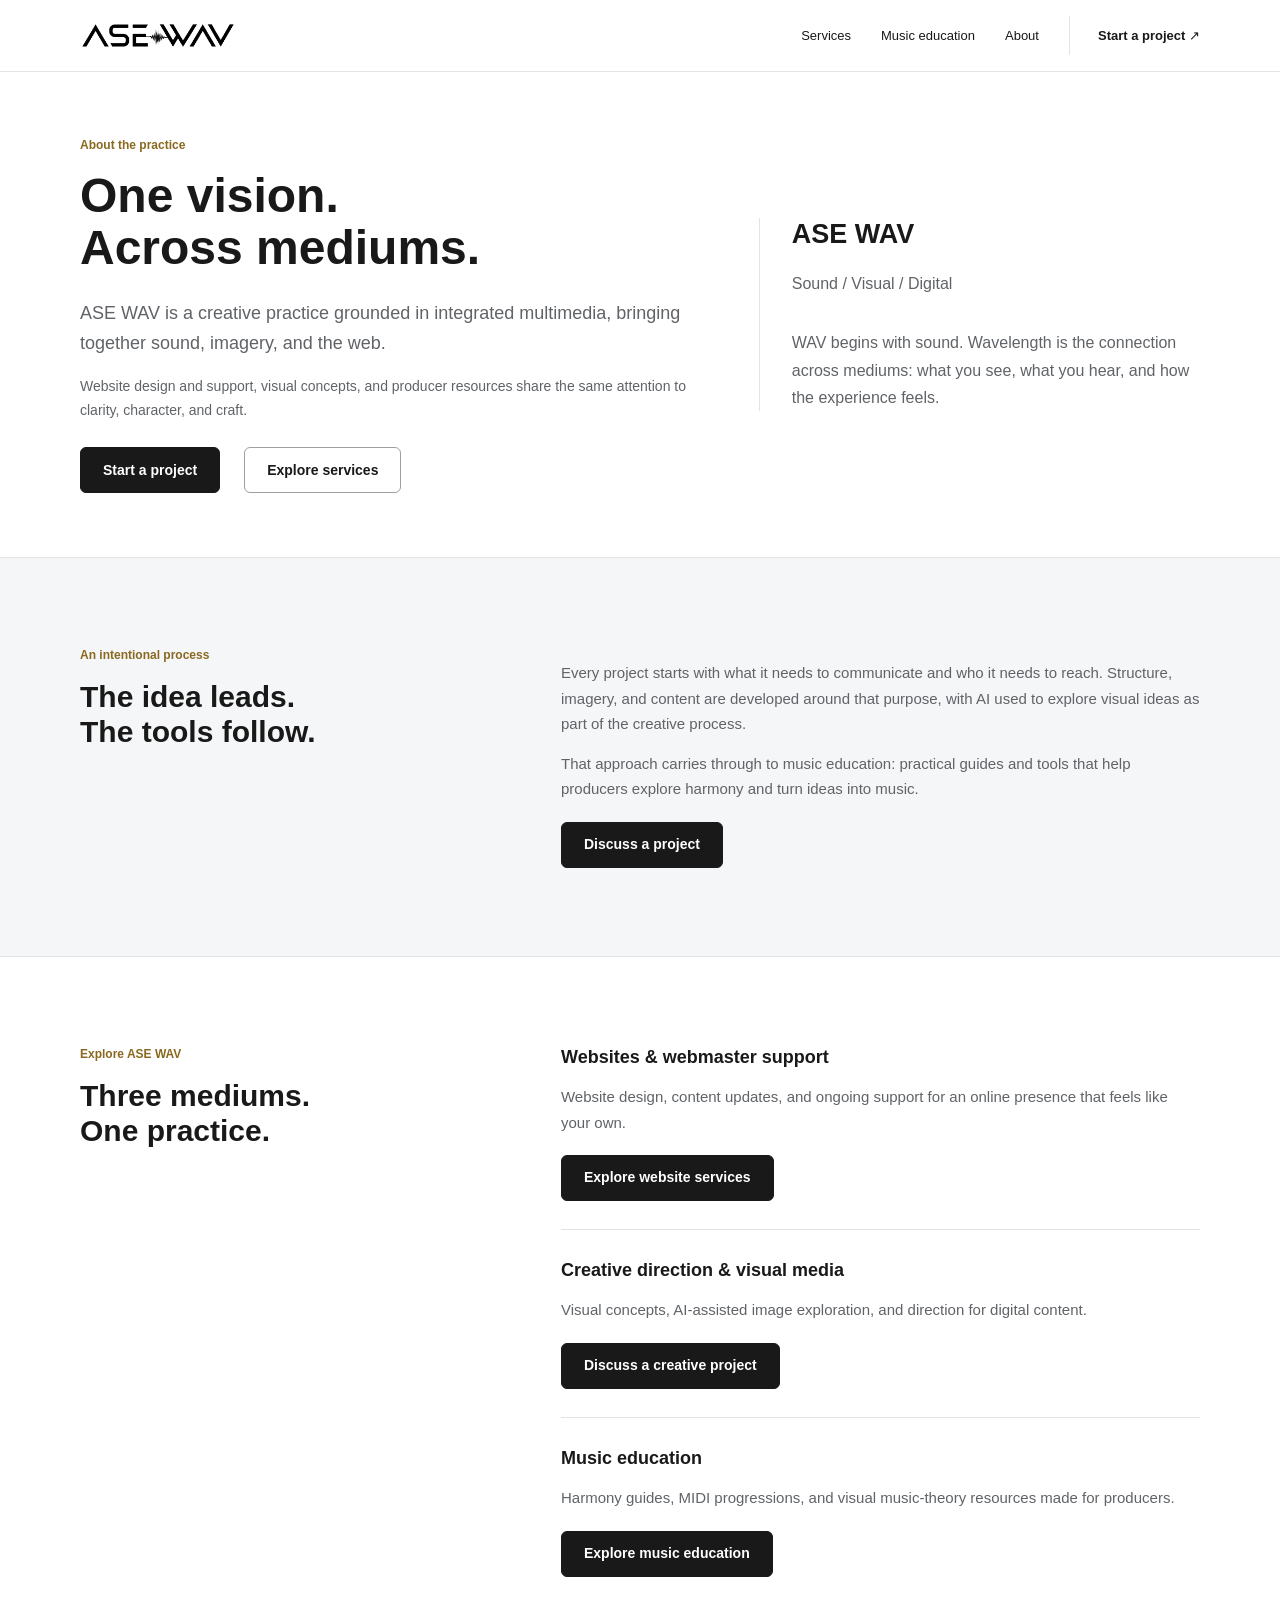
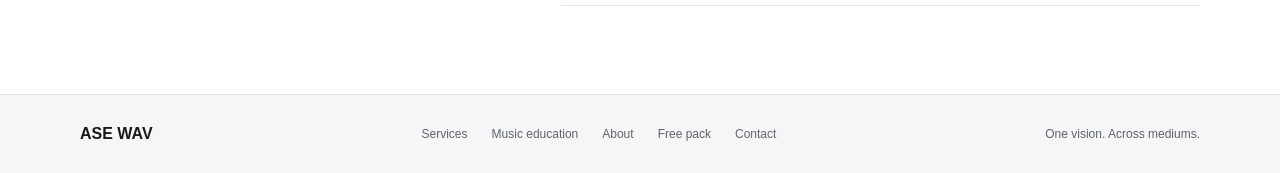
==== commit 99bf65d3: "Update approved about navigation" ====
--- a/about/index.html
+++ b/about/index.html
@@ -3,31 +3,31 @@
   <head>
     <meta charset="utf-8">
     <meta name="viewport" content="width=device-width, initial-scale=1">
-    <title>About ASE WAV | R&amp;B Producer Resources, MIDI Packs &amp; Chord Guides</title>
+    <title>About ASE WAV | Multimedia Creative Practice</title>
     <meta
       name="description"
-      content="Meet ASE WAV: Modern R&B Chords for Producers, Tonnetz Chart for Producers, and free R&B MIDI resources. Practical harmony guides for your next session."
+      content="Explore the ASE WAV creative practice. An integrated multimedia background connecting websites, music, and AI-assisted creative direction."
     >
     <meta name="robots" content="index, follow">
     <link rel="canonical" href="https://asewav.com/about/">
-    <meta property="og:title" content="About ASE WAV | R&B Producer Resources">
+    <meta property="og:title" content="About ASE WAV | Multimedia Creative Practice">
     <meta
       property="og:description"
-      content="The official ASE WAV site for Modern R&B Chords for Producers, free MIDI resources, and practical R&B harmony tools for producers."
+      content="Explore the ASE WAV creative practice. Websites, music, and AI-assisted creative direction, connected by an integrated multimedia background."
     >
     <meta property="og:type" content="website">
     <meta property="og:url" content="https://asewav.com/about/">
-    <meta property="og:image" content="https://asewav.com/assets/book-cover.jpg">
-    <meta property="og:image:width" content="768">
-    <meta property="og:image:height" content="1200">
-    <meta property="og:image:alt" content="Modern R&B Chords for Producers book cover from ASE WAV">
+    <meta property="og:image" content="https://asewav.com/assets/studio-night-v4.jpg">
+    <meta property="og:image:width" content="1536">
+    <meta property="og:image:height" content="1024">
+    <meta property="og:image:alt" content="Warm-lit creative studio overlooking a city at night, an ASE WAV visual concept">
     <meta name="twitter:card" content="summary_large_image">
-    <meta name="twitter:title" content="About ASE WAV | R&B Producer Resources">
+    <meta name="twitter:title" content="About ASE WAV | Multimedia Creative Practice">
     <meta
       name="twitter:description"
-      content="The official ASE WAV site for Modern R&B Chords for Producers, free MIDI resources, and practical R&B harmony tools for producers."
+      content="Explore the ASE WAV creative practice. Websites, music, and AI-assisted creative direction, connected by an integrated multimedia background."
     >
-    <meta name="twitter:image" content="https://asewav.com/assets/book-cover.jpg">
+    <meta name="twitter:image" content="https://asewav.com/assets/studio-night-v4.jpg">
     <link rel="stylesheet" href="/styles.css?v=20260920-1">
     <script src="/scripts.js?v=20260916-1" defer></script>
     <script type="application/ld+json">
@@ -43,7 +43,7 @@
               "Ase Wav"
             ],
             "url": "https://asewav.com/",
-            "description": "ASE WAV creates practical R&B harmony resources, MIDI packs, and chord guides for producers.",
+            "description": "ASE WAV is a multimedia creative practice across websites, webmaster support, AI-assisted creative direction, music, and producer resources.",
             "logo": "https://asewav.com/assets/asewav-logo.png",
             "email": "hello@asewav.com"
           },
@@ -53,7 +53,7 @@
             "url": "https://asewav.com/",
             "name": "ASE WAV",
             "alternateName": "AseWav",
-            "description": "The official ASE WAV website for R&B producer resources, MIDI packs, and chord guides.",
+            "description": "The official ASE WAV website for multimedia design, creative direction, and music resources.",
             "inLanguage": "en",
             "publisher": {
               "@id": "https://asewav.com/#organization"
@@ -64,8 +64,8 @@
             "@id": "https://asewav.com/about/#webpage",
             "url": "https://asewav.com/about/",
             "name": "About ASE WAV",
-            "description": "Meet ASE WAV: Modern R&B Chords for Producers, Tonnetz Chart for Producers, and free R&B MIDI resources. Practical harmony guides for your next session.",
-            "dateModified": "2026-09-15",
+            "description": "Explore ASE WAV, working across websites, music, and AI-assisted creative direction.",
+            "dateModified": "2026-10-27",
             "isPartOf": {
               "@id": "https://asewav.com/#website"
             },
@@ -104,94 +104,73 @@
         <svg class="icon close-icon" aria-hidden="true"><use href="/assets/icons.svg#x"/></svg>
       </button>
       <nav id="site-navigation" class="site-nav" aria-label="Main navigation">
-        <a href="/#book">Products</a>
-        <a href="/#listen">Listen</a>
-        <a href="/#guides">Guides</a>
+        <a href="/#services">Services</a>
+        <a href="/music-education/">Music education</a>
         <a href="/about/">About</a>
-        <a class="nav-cta" href="/free/">Get the free pack <span aria-hidden="true">&#8594;</span></a>
+        <a class="nav-cta" href="/#contact">Start a project <span aria-hidden="true">&#8599;</span></a>
       </nav>
     </header>
 
     <main id="top">
       <section class="hero about-hero" aria-labelledby="about-title">
         <div class="hero-copy">
-          <p class="eyebrow">ASE WAV official site</p>
-          <h1 id="about-title">R&amp;B producer<br>tools.</h1>
+          <p class="eyebrow">About the practice</p>
+          <h1 id="about-title">One vision.<br>Across mediums.</h1>
           <p class="hero-lede">
-            ASE WAV creates practical resources for producers who want smoother chord movement, richer voicings, and MIDI ideas they can actually use in a DAW session.
+            ASE WAV is a creative practice grounded in integrated multimedia, bringing together sound, imagery, and the web.
           </p>
           <p class="hero-note">
-            Start with the free 10 Smooth R&amp;B Progressions + MIDI pack, or go deeper with the full Modern R&amp;B Chords for Producers ebook and MIDI bundle.
+            Website design and support, visual concepts, and producer resources share the same attention to clarity, character, and craft.
           </p>
           <div class="hero-actions" aria-label="Primary actions">
-            <a class="button button-primary" href="/free/">Get the free pack</a>
-            <a class="button button-secondary" href="/">View the full bundle</a>
+            <a class="button button-primary" href="/#contact">Start a project</a>
+            <a class="button button-secondary" href="/#services">Explore services</a>
           </div>
         </div>
 
         <div class="about-panel" aria-label="ASE WAV summary">
           <strong>ASE WAV</strong>
-          <p>Modern R&amp;B, neo-soul, trap soul, gospel-inspired, and soulful beatmaking resources for producers.</p>
-          <p>Current flagship product: Modern R&amp;B Chords for Producers, a 124-page ebook with 439 MIDI files.</p>
+          <p>Sound / Visual / Digital</p>
+          <p>WAV begins with sound. Wavelength is the connection across mediums: what you see, what you hear, and how the experience feels.</p>
         </div>
       </section>
 
       <section class="section brand-section" aria-labelledby="official-title">
         <div>
-          <p class="eyebrow">Official brand page</p>
-          <h2 id="official-title">What ASE WAV makes.</h2>
+          <p class="eyebrow">An intentional process</p>
+          <h2 id="official-title">The idea leads.<br>The tools follow.</h2>
         </div>
         <div class="brand-copy">
           <p>
-            ASE WAV focuses on producer-first harmony: chord color, voice leading, bass movement, MIDI workflows, and practical reference tools for building smoother R&amp;B records.
+            Every project starts with what it needs to communicate and who it needs to reach. Structure, imagery, and content are developed around that purpose, with AI used to explore visual ideas as part of the creative process.
           </p>
           <p>
-            Explore the full Modern R&amp;B Chords for Producers bundle, the <a href="/tonnetz-chart-for-producers/">Tonnetz Chart for Producers PDF ebook</a>, and the free 10 Smooth R&amp;B Progressions + MIDI pack.
+            That approach carries through to music education: practical guides and tools that help producers explore harmony and turn ideas into music.
           </p>
-          <a class="button button-primary" href="/free/">Try ASE WAV free</a>
+          <a class="button button-primary" href="/#contact">Discuss a project</a>
         </div>
       </section>
 
       <section class="section resource-section" aria-labelledby="resources-title">
         <div>
-          <p class="eyebrow">Producer resources</p>
-          <h2 id="resources-title">Where to start.</h2>
+          <p class="eyebrow">Explore ASE WAV</p>
+          <h2 id="resources-title">Three mediums.<br>One practice.</h2>
         </div>
         <div class="resource-grid">
           <article class="resource-card">
-            <h3>ASE WAV Tonnetz Chart for Producers</h3>
-            <p>A $9.99, 37-page digital PDF with 12 chord movement patterns, all 24 major and minor triads, reference charts, and practice pages. Digital download only.</p>
-            <a class="button button-primary" href="/tonnetz-chart-for-producers/">Explore the Tonnetz ebook</a>
+            <h3>Websites &amp; webmaster support</h3>
+            <p>Website design, content updates, and ongoing support for an online presence that feels like your own.</p>
+            <a class="button button-primary" href="/#services">Explore website services</a>
           </article>
           <article class="resource-card">
-            <h3>Modern R&amp;B Chords for Producers</h3>
-            <p>The full $27 bundle includes a 124-page guide, 439 MIDI files, 25 R&amp;B progressions, and 50 chord starters.</p>
-            <a class="button button-primary" href="https://shop.asewav.com/b/modern-rnb-chords-for-producers">Get the full bundle</a>
+            <h3>Creative direction &amp; visual media</h3>
+            <p>Visual concepts, AI-assisted image exploration, and direction for digital content.</p>
+            <a class="button button-primary" href="mailto:hello@asewav.com?subject=Creative%20direction%20enquiry">Discuss a creative project</a>
           </article>
           <article class="resource-card">
-            <h3>10 Smooth R&amp;B Progressions + MIDI</h3>
-            <p>The free pack includes 10 smooth progressions, matching MIDI, two PDF guides, bass movement, and producer notes.</p>
-            <a class="button button-primary" href="/free/">Get the free pack</a>
-          </article>
-          <article class="resource-card">
-            <h3>Free R&amp;B MIDI chord pack guide</h3>
-            <p>See what is inside the free ASE WAV MIDI pack, how to use it in a DAW, and when to move into the full $27 bundle.</p>
-            <a class="button button-primary" href="/free-rnb-midi-chord-pack/">Read the free MIDI guide</a>
-          </article>
-          <article class="resource-card">
-            <h3>R&amp;B chord progressions guide</h3>
-            <p>Learn how smoother R&amp;B progressions use chord color, close voicings, and bass movement before you download the free MIDI pack.</p>
-            <a class="button button-primary" href="/rnb-chord-progressions/">Read the guide</a>
-          </article>
-          <article class="resource-card">
-            <h3>Neo-soul chord progressions guide</h3>
-            <p>Learn how extended chords, suspended color, and bass movement make neo-soul progressions feel richer.</p>
-            <a class="button button-primary" href="/neo-soul-chord-progressions/">Read the guide</a>
-          </article>
-          <article class="resource-card">
-            <h3>Audio examples</h3>
-            <p>Hear two neo-soul progression examples from the same musical world as the ASE WAV chord resources.</p>
-            <a class="button button-primary" href="/#listen">Listen on the homepage</a>
+            <h3>Music education</h3>
+            <p>Harmony guides, MIDI progressions, and visual music-theory resources made for producers.</p>
+            <a class="button button-primary" href="/music-education/">Explore music education</a>
           </article>
         </div>
       </section>
@@ -200,13 +179,13 @@
     <footer class="site-footer">
       <a class="footer-brand" href="/">ASE WAV</a>
       <nav aria-label="Footer navigation">
-        <a href="/tonnetz-chart-for-producers/">Tonnetz ebook</a>
-        <a href="/rnb-chord-progressions/">R&amp;B guide</a>
-        <a href="/neo-soul-chord-progressions/">Neo-soul guide</a>
-        <a href="/free-rnb-midi-chord-pack/">Free MIDI guide</a>
+        <a href="/#services">Services</a>
+        <a href="/music-education/">Music education</a>
+        <a href="/about/">About</a>
+        <a href="/free/">Free pack</a>
         <a href="mailto:hello@asewav.com">Contact</a>
       </nav>
-      <span>Music theory for producers.</span>
+      <span>One vision. Across mediums.</span>
     </footer>
   </body>
 </html>
